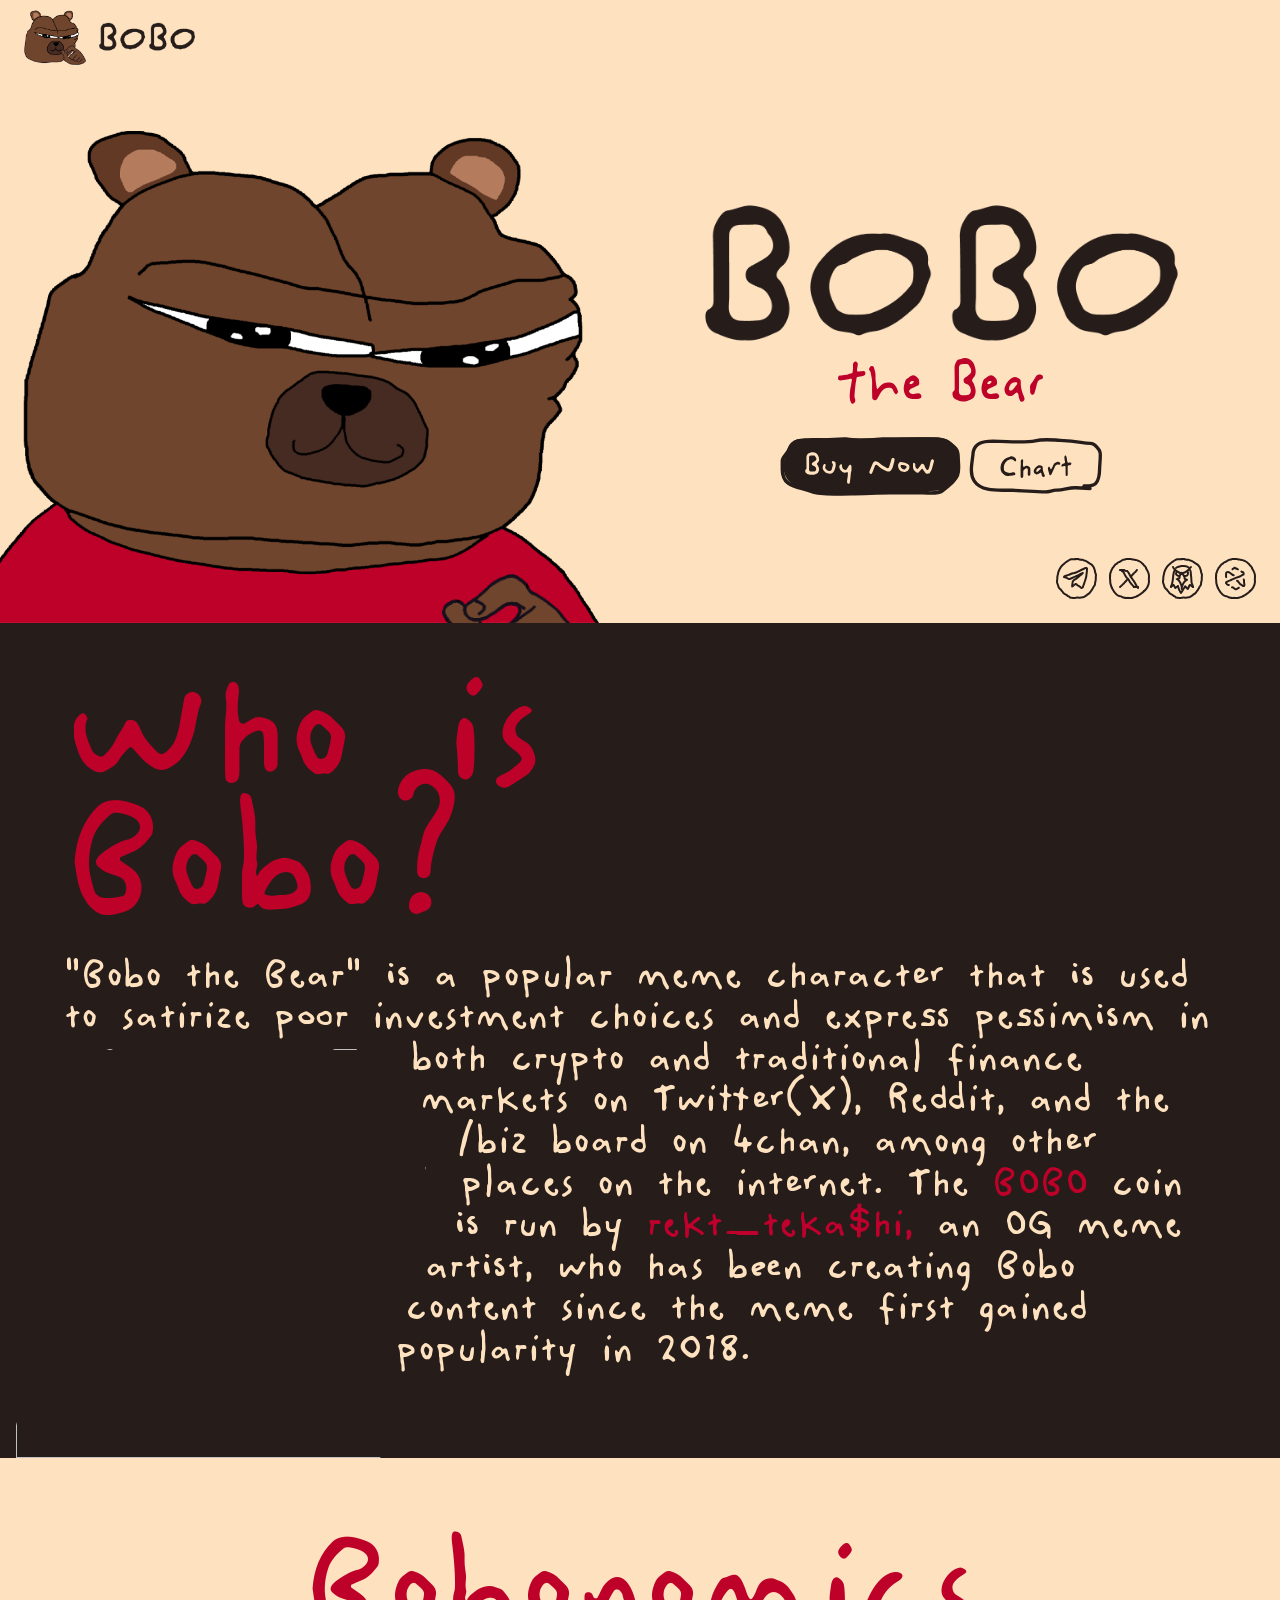
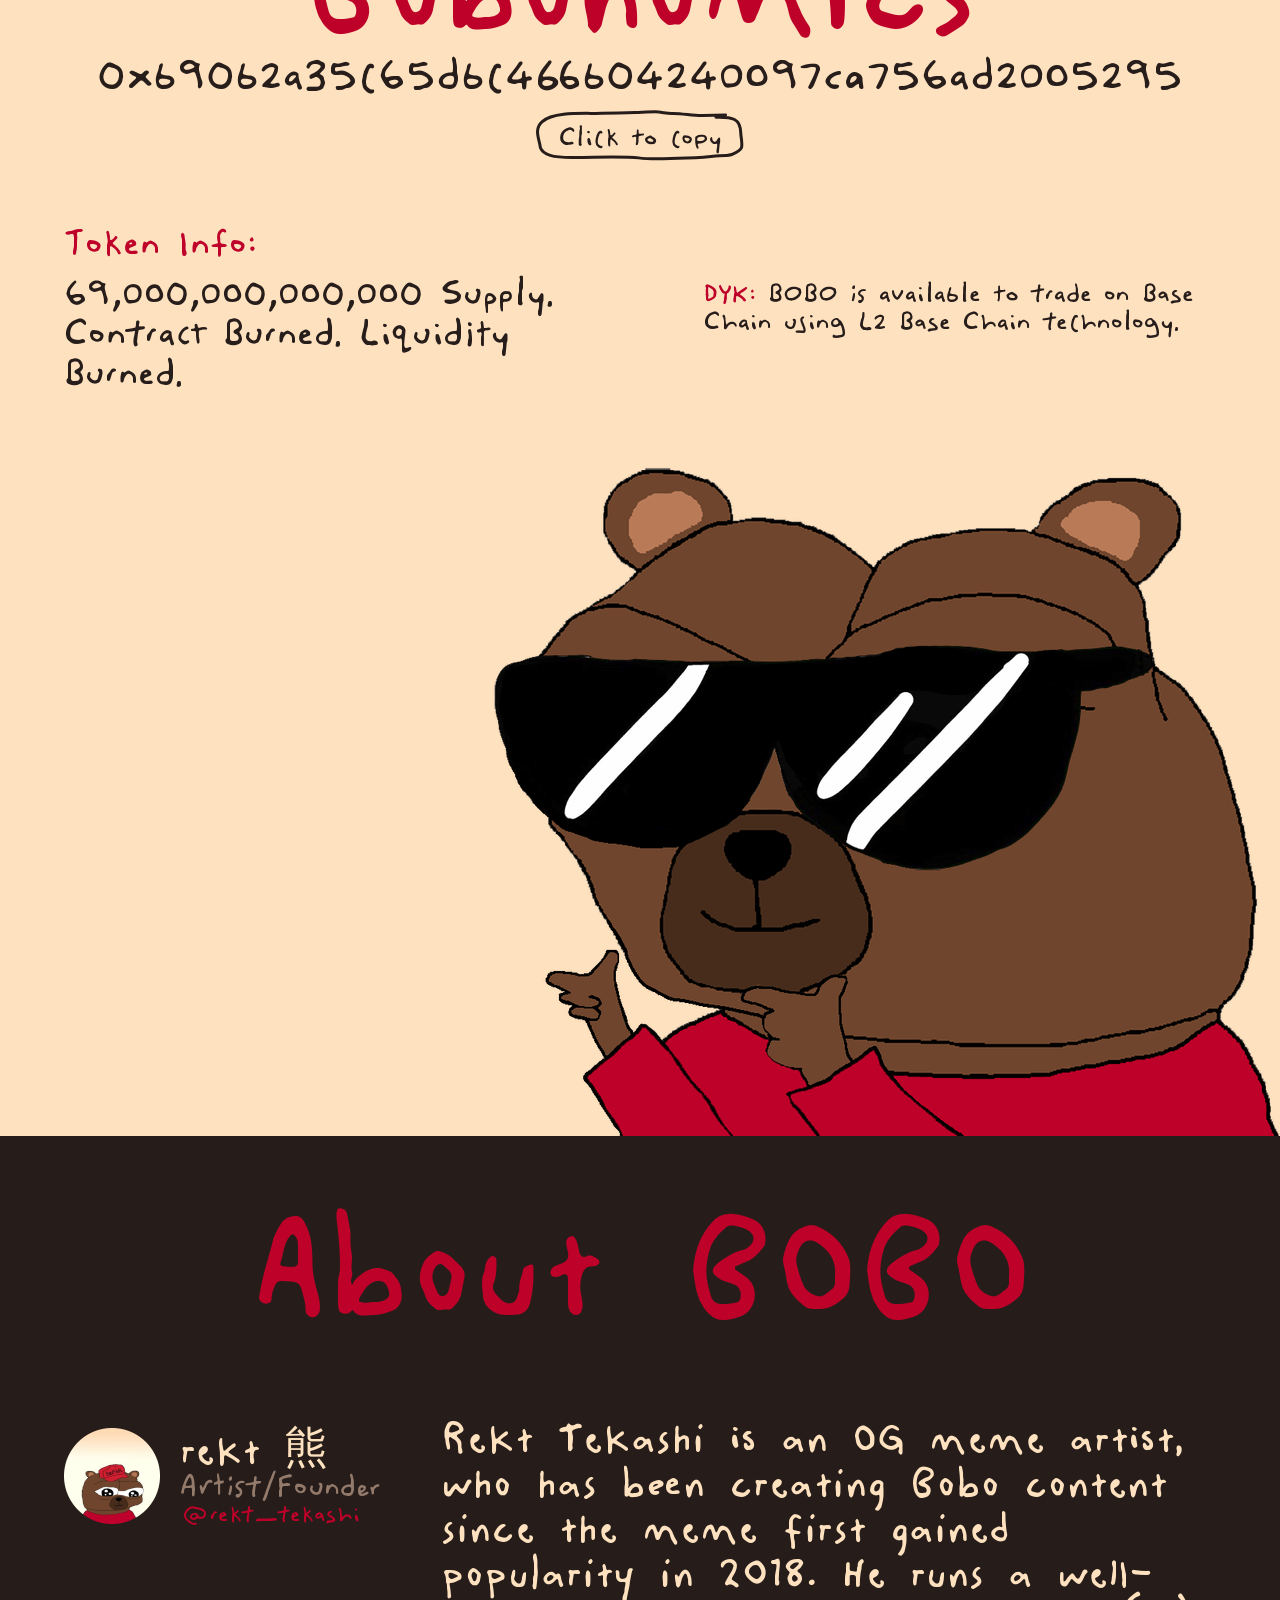
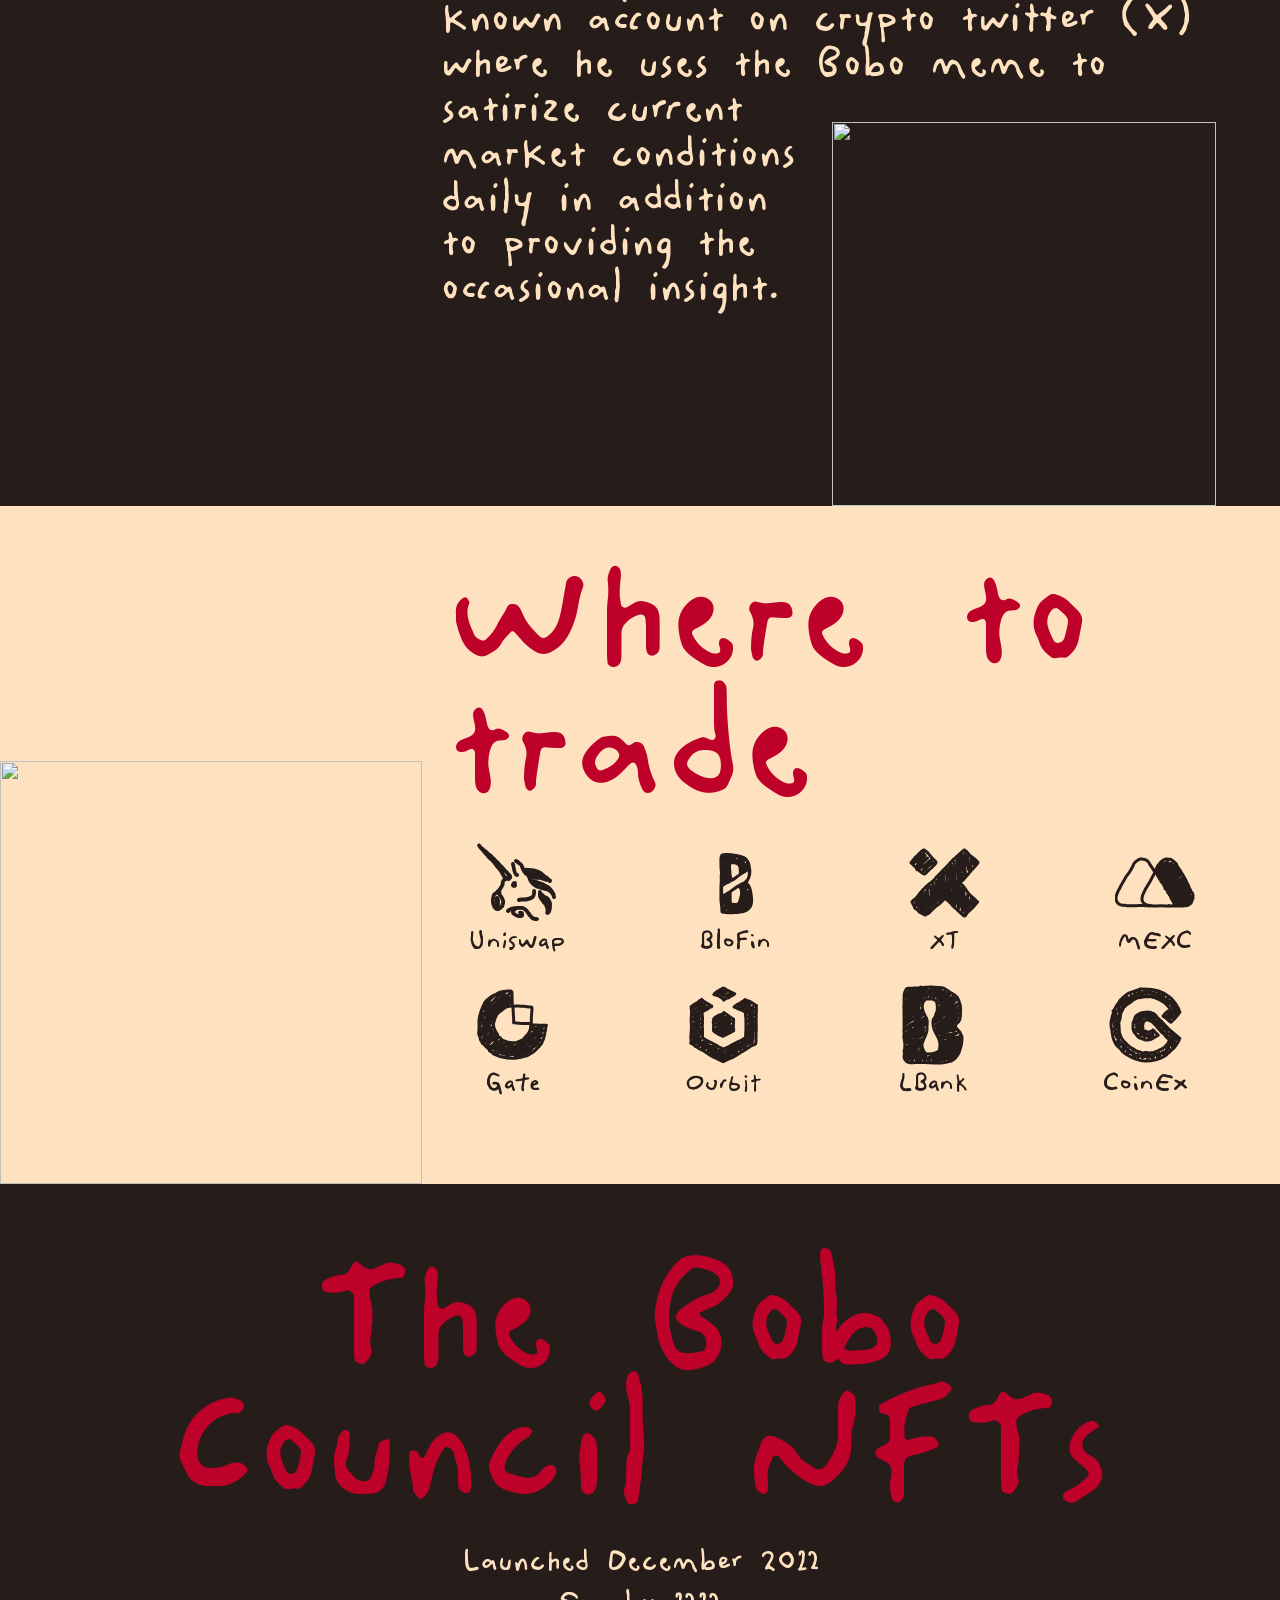
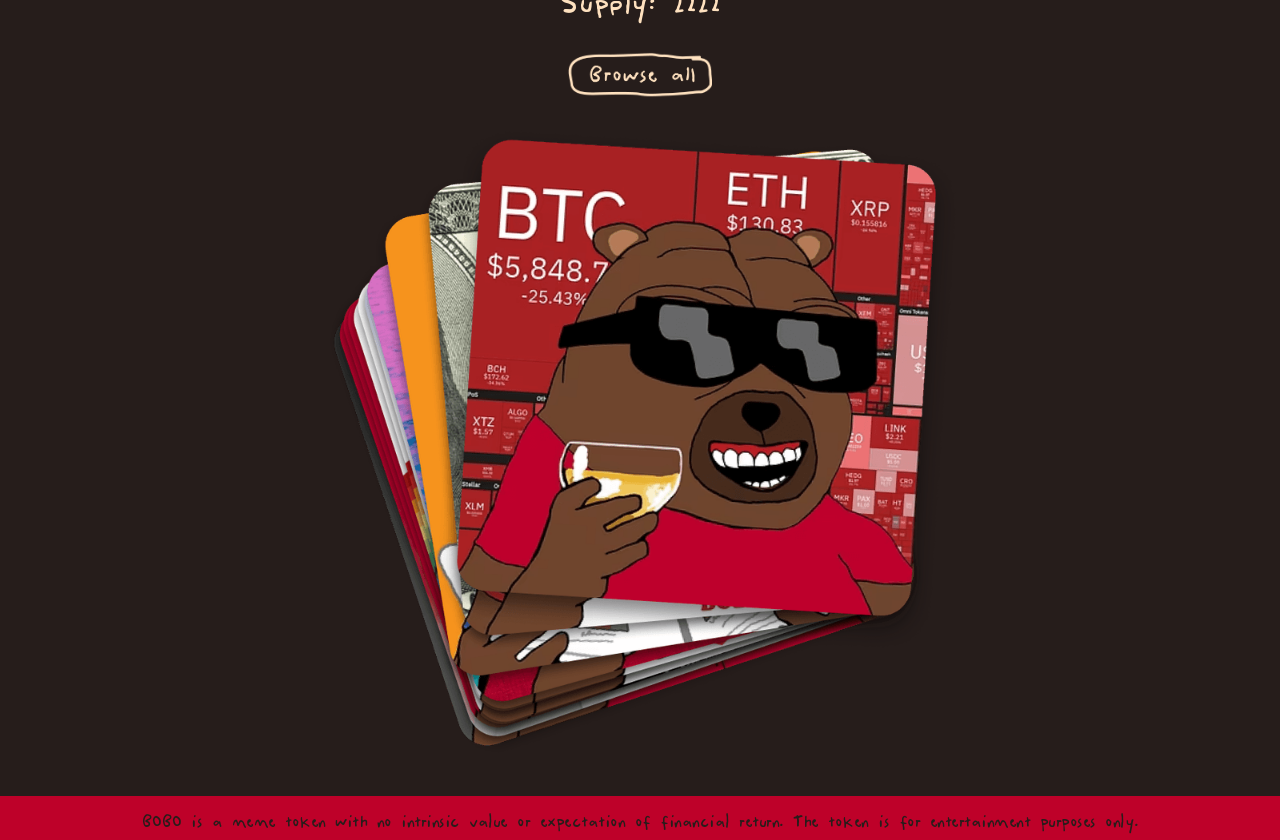
==== index.html @ 82dd5708 "first commit" ====
<html data-wf-page="66b02774027cbabd9ae00451" data-wf-site="669e988861cff8484adc502f">

<head>
    <meta charset="utf-8">
    <title>Bobo the Bear</title>
    <meta content="The official website for the BOBO memecoin on Ethereum." name="description">
    <meta content="Bobo the Bear" property="og:title">
    <meta content="The official website for the BOBO memecoin on Ethereum." property="og:description">
    <meta content="https://github.com/bobo-the-bear/web/blob/main/images/opengraph.png" property="og:image">
    <meta content="Bobo the Bear" property="twitter:title">
    <meta content="The official website for the BOBO memecoin on Ethereum." property="twitter:description">
    <meta content="https://github.com/bobo-the-bear/web/blob/main/images/opengraph.png" property="twitter:image">
    <meta property="og:type" content="website">
    <meta content="summary_large_image" name="twitter:card">
    <meta content="width=device-width, initial-scale=1" name="viewport">
    <meta content="Webflow" name="generator">
    <link href="css/normalize.css" rel="stylesheet" type="text/css">
    <link href="css/webflow.css" rel="stylesheet" type="text/css">
    <link href="css/bobothebear.webflow.css" rel="stylesheet" type="text/css">
    <script type="text/javascript">
        ! function(o, c) {
            var n = c.documentElement,
                t = " w-mod-";
            n.className += t + "js", ("ontouchstart" in o || o.DocumentTouch && c instanceof DocumentTouch) && (n.className += t + "touch")
        }(window, document);
    </script>
    <link href="images/favicon.png" rel="shortcut icon" type="image/x-icon">
    <link href="images/webclip.png" rel="apple-touch-icon">
</head>

<body class="body">
    <div id="Navbar" data-animation="default" data-collapse="medium" data-duration="400" data-easing="ease" data-easing2="ease" role="banner" class="navbar w-nav">
        <div class="container w-container">
            <a href="#" class="brand w-nav-brand"><img src="images/logo.png" loading="lazy" width="75" sizes="75px" alt="" srcset="images/logo-p-500.png 500w, images/logo.png 952w"><img src="images/bobo-logotype2.svg" loading="lazy" id="logotype" alt="" class="image-5"></a>
        </div>
    </div>
    <div class="w-layout-blockcontainer container-2 w-container">
        <div class="div-block"><img src="images/bobo-marquee.png" loading="lazy" sizes="(max-width: 767px) 97vw, (max-width: 991px) 50vw, (max-width: 1919px) 47vw, 43vw" srcset=""
                alt="" class="image-2">
            <div class="div-block-23"><img src="images/bobo-hand.png" loading="lazy" width="159.5" data-w-id="59f5b355-cead-9948-69a9-5fafd20fa5a8" alt="" class="image-32"></div>
        </div>
        <div class="div-block-copy">
            <div class="div-block-9"><img src="images/bobo-logotype2.svg" loading="eager" alt="" class="image-3"><img src="images/bobo-tagline.svg" loading="lazy" alt="" class="image-4"></div>
            <div class="div-block-4">
                <a href="https://app.uniswap.org/swap?outputCurrency=0xb90b2a35c65dbc466b04240097ca756ad2005295" target="_blank" class="w-inline-block"><img src="images/btn-buy-now.svg" loading="lazy" alt="Buy Now" class="image-6"></a>
                <a href="https://www.dextools.io/app/en/ether/pair-explorer/0xe945683b3462d2603a18bdfbb19261c6a4f03ad1?t=1724651076994" target="_blank" class="w-inline-block"><img src="images/btn-chart.svg" loading="lazy" alt="Chart" class="image-7"></a>
            </div>
            <div class="div-block-3">
                <a href="https://t.me/bobocoineth" target="_blank" class="w-inline-block"><img src="images/btn-telegram.svg" loading="lazy" alt="Telegram" class="image-12"></a>
                <a href="https://x.com/bobocoineth" target="_blank" class="w-inline-block"><img src="images/btn-x.svg" loading="lazy" alt="X" class="image-13"></a>
                <a href="https://dexscreener.com/ethereum/0xe945683b3462d2603a18bdfbb19261c6a4f03ad1" target="_blank" class="w-inline-block"><img src="images/btn-dexscreener.svg" loading="lazy" alt="Dexscreener" class="image-14"></a>
                <a href="https://www.dextools.io/app/en/ether/pair-explorer/0xe945683b3462d2603a18bdfbb19261c6a4f03ad1?t=1724651076994" target="_blank" class="w-inline-block"><img src="images/btn-dextools.svg" loading="lazy" alt="DexTools" class="image-15"></a>
            </div>
        </div>
    </div>
    <div class="w-layout-blockcontainer container-3 w-clearfix w-container">
        <h1 class="heading heading-who-is-bobo">Who is Bobo?</h1>
        <div class="div-block-5 w-clearfix"><img src="images/bobo-confused.png" loading="lazy" sizes="(max-width: 991px) 70vw, (max-width: 1279px) 37vw, (max-width: 1439px) 32vw, 30vw" srcset="images/bobo-confused-p-500.png 500w, images/bobo-confused.png 568w" alt="" class="image-8">
            <p class="p-light">&quot;Bobo the Bear&quot; is a popular meme character that is used to satirize poor investment choices and express pessimism in both crypto and traditional finance markets on Twitter(X), Reddit, and the /biz board on 4chan, among other places
                on the internet. The <a href="https://x.com/bobocoineth" target="_blank" class="link-2">BOBO</a> coin is run by <a href="#RektBio" class="link">rekt_teka$hi,</a> an OG meme artist, who has been creating Bobo content since the meme first
                gained popularity in 2018.</p>
        </div>
    </div>
    <div class="w-layout-blockcontainer container-4 w-container">
        <h2 class="heading-bobonomics">Bobonomics</h2>
        <div class="div-block-7">
            <a href="https://etherscan.io/token/0xb90b2a35c65dbc466b04240097ca756ad2005295" target="_blank" class="link-block w-inline-block">
                <p class="paragraph-3">0xb90b2a35c65dbc466b04240097ca756ad2005295</p>
            </a><img src="images/btn-copy.svg" loading="lazy" id="copyButton" alt="" class="image-9">
        </div>
        <div class="div-block-8">
            <div class="div-block-6">
                <p class="heading-3">Token Info:</p>
                <p class="display-3">69,000,000,000,000 Supply. Contract Burned. Liquidity Burned.</p>
            </div>
            <p class="p-dark"><span class="text-span">DYK: </span>BOBO is available to trade on Base Chain using L2 Base Chain technology.</p>
        </div>
        <div class="div-block-10">
            <iframe src="https://app.uniswap.org/swap?outputCurrency=0xB90B2A35C65dBC466b04240097Ca756ad2005295" width="100%" height="580px" title="Uniswap Widget" frameborder="0"></iframe>
            <img src="images/bobo-5-p-800.png">
        </div>
    </div>
    <div class="w-layout-blockcontainer container-5 w-clearfix w-container">
        <h2 class="heading heading-about">About BOBO</h2>
        <div class="div-block-5">
            <section id="RektBio" class="section">
                <div class="div-block-11">
                    <div><img src="images/rekt-pfp.png" loading="lazy" width="96" alt="" class="image-31"></div>
                    <div class="div-block-22">
                        <p class="bio_name">rekt 熊</p>
                        <p class="bio_title">Artist/Founder</p>
                        <a href="https://x.com/rekt_tekashi" target="_blank" class="link-block-2 w-inline-block">
                            <p class="bio_twitter">@rekt_tekashi</p>
                        </a>
                    </div>
                </div>
                <div class="div-block-12 w-clearfix"><img src="images/boboboomer2.png" loading="lazy" width="284" sizes="(max-width: 991px) 70vw, 30vw" alt="" srcset="images/boboboomer2500.png 500w, images/boboboomer2.png 800w, images/boboboomer2.png 1024w" class="image-18">
                    <p class="bio-p">Rekt Tekashi is an OG meme artist, who has been creating Bobo content since the meme first gained popularity in 2018. He runs a well-known account on crypto twitter (X) where he uses the Bobo meme to satirize current market conditions
                        daily in addition to providing the occasional insight.</p>
                </div>
            </section>
        </div>
    </div>
    <div class="w-layout-blockcontainer container-6 w-container">
        <div class="div-block-13"><img src="images/bobo-45.png" loading="lazy" width="364" sizes="(max-width: 767px) 100vw, (max-width: 991px) 98vw, (max-width: 1919px) 33vw, 42vw" alt="" srcset="images/bobo-4-p-500.png 500w, images/bobo-45.png 728w" class="image-19">
            <div class="div-block-14">
                <h2 class="heading heading-where-to-trade">Where to trade</h2>
                <div class="div-block-16">
                    <a href="https://app.uniswap.org/swap?outputCurrency=0xb90b2a35c65dbc466b04240097ca756ad2005295" target="_blank" class="div-block-15 w-inline-block"><img src="images/logo-uniswap.svg" loading="lazy" alt="" class="image-23">
            <p class="logo-label">Uniswap</p>
          </a>
                    <a href="https://blofin.com/spot/BOBO-USDT" target="_blank" class="div-block-15 w-inline-block"><img src="images/logo-bitget3.svg" loading="lazy" alt="" class="image-24">
            <p class="logo-label">BloFin</p>
          </a>
                    <a href="https://www.xt.com/en/trade/bobo_usdt" target="_blank" class="div-block-15 w-inline-block"><img src="images/logo-xt.svg" loading="lazy" alt="" class="image-25">
            <p class="logo-label">XT</p>
          </a>
                    <a href="https://www.mexc.com/exchange/BOBO_USDT" target="_blank" class="div-block-15 w-inline-block"><img src="images/logo-mexc.svg" loading="lazy" alt="" class="image-26">
            <p class="logo-label">MEXC</p>
          </a>
                    <a href="https://www.gate.io/trade/BOBO_USDT" target="_blank" class="div-block-15 w-inline-block"><img src="images/logo-gate.svg" loading="lazy" alt="" class="image-27">
            <p class="logo-label">Gate</p>
          </a>
                    <a href="https://www.ourbit.com/exchange/BOBO_USDT" target="_blank" class="div-block-15 w-inline-block"><img src="images/logo-ourbit.svg" loading="lazy" alt="" class="image-28">
            <p class="logo-label">Ourbit</p>
          </a>
                    <a href="https://www.lbank.com/trade/bobo_usdt" target="_blank" class="div-block-15 w-inline-block"><img src="images/logo-lbank.svg" loading="lazy" alt="" class="image-29">
            <p class="logo-label">LBank</p>
          </a>
                    <a href="https://www.coinex.com/en/info/BOBO" target="_blank" class="div-block-15 w-inline-block"><img src="images/logo-coinex.svg" loading="lazy" alt="" class="image-30">
            <p class="logo-label">CoinEx</p>
          </a>
                </div>
            </div>
        </div>
    </div>
    <div class="w-layout-blockcontainer container-7 w-container">
        <div class="div-block-18">
            <div class="div-block-21">
                <h2 class="heading heading-nfts">The Bobo Council NFTs</h2>
                <p class="paragraph-5">Launched December 2022</p>
                <p class="paragraph-5">Supply: 2222</p>
            </div>
            <a href="https://magiceden.us/collections/ethereum/0xc9a51f72e2fe2fb74ccccd760b929019f680467a" target="_blank" class="link-block-10 w-inline-block"><img src="images/btn-browse-all.png" loading="lazy" alt=""></a>
            <div class="div-block-20">
                <a href="https://magiceden.us/collections/ethereum/0xc9a51f72e2fe2fb74ccccd760b929019f680467a" target="_blank" class="w-inline-block"><img src="images/nfts.png" loading="lazy" width="427" sizes="(max-width: 479px) 86vw, (max-width: 767px) 75vw, (max-width: 991px) 63vw, (max-width: 1919px) 50vw, 45vw" alt="" srcset="images/nfts-p-500.png 500w, images/nfts-p-800.png 800w, images/nfts.png 860w" class="image-22"></a>
            </div>
        </div>
    </div>
    <div class="w-layout-blockcontainer container-8 w-container">
        <p class="fine-print">BOBO is a meme token with no intrinsic value or expectation of financial return. The token is for entertainment purposes only.</p>
    </div>
    <script src="https://d3e54v103j8qbb.cloudfront.net/js/jquery-3.5.1.min.dc5e7f18c8.js?site=669e988861cff8484adc502f" type="text/javascript" integrity="sha256-9/aliU8dGd2tb6OSsuzixeV4y/faTqgFtohetphbbj0=" crossorigin="anonymous"></script>
    <script src="js/webflow.js" type="text/javascript"></script>
    <script>
        // Add the CSS for the Navbar-Shadow class
        const style = document.createElement('style');
        style.innerHTML = `
    .Navbar-Shadow {
        box-shadow: 0 4px 6px rgba(0, 0, 0, 0.1);
        transition: box-shadow 0.3s ease-in-out;
    }
`;
        document.head.appendChild(style);
        // Add the scroll event listener
        window.addEventListener('scroll', function() {
            const navbar = document.getElementById('Navbar');
            if (window.scrollY > 64) {
                navbar.classList.add('Navbar-Shadow');
            } else {
                navbar.classList.remove('Navbar-Shadow');
            }
        });
    </script>
    <script>
        document.getElementById("copyButton").addEventListener("click", function() {
            // The text you want to copy
            const textToCopy = "0xb90b2a35c65dbc466b04240097ca756ad2005295";
            // Create a temporary textarea element
            const tempTextArea = document.createElement("textarea");
            tempTextArea.value = textToCopy;
            document.body.appendChild(tempTextArea);
            // Select the text
            tempTextArea.select();
            tempTextArea.setSelectionRange(0, 99999); // For mobile devices
            // Copy the text to the clipboard
            document.execCommand("copy");
            // Remove the temporary textarea
            document.body.removeChild(tempTextArea);
            // Swap the button image
            const buttonImage = document.getElementById("copyButton");
            const originalImage = buttonImage.src;
            const originalClass = buttonImage.className;
            buttonImage.src = "https://cdn.prod.website-files.com/669e988861cff8484adc502f/66d6593400224d3f6c32d16d_btn-copied.svg"; // Replace with the URL of the second image
            buttonImage.className = "image-9"; // Assign the class "image-9" to the new image
            // Revert back to the original image after 3 seconds
            setTimeout(function() {
                buttonImage.src = originalImage;
            }, 2000);
        });
    </script>
</body>

</html>
---- css/webflow.css ----
@font-face {
    font-family: 'webflow-icons';
    src: url("[data-uri]") format('truetype');
    font-weight: normal;
    font-style: normal;
}

[class^="w-icon-"],
[class*=" w-icon-"] {
    /* use !important to prevent issues with browser extensions that change fonts */
    font-family: 'webflow-icons' !important;
    speak: none;
    font-style: normal;
    font-weight: normal;
    font-variant: normal;
    text-transform: none;
    line-height: 1;
    /* Better Font Rendering =========== */
    -webkit-font-smoothing: antialiased;
    -moz-osx-font-smoothing: grayscale;
}

.w-icon-slider-right:before {
    content: "\e600";
}

.w-icon-slider-left:before {
    content: "\e601";
}

.w-icon-nav-menu:before {
    content: "\e602";
}

.w-icon-arrow-down:before,
.w-icon-dropdown-toggle:before {
    content: "\e603";
}

.w-icon-file-upload-remove:before {
    content: "\e900";
}

.w-icon-file-upload-icon:before {
    content: "\e903";
}

* {
    -webkit-box-sizing: border-box;
    -moz-box-sizing: border-box;
    box-sizing: border-box;
}

html {
    height: 100%;
}

body {
    margin: 0;
    min-height: 100%;
    background-color: #fff;
    font-family: Arial, sans-serif;
    font-size: 14px;
    line-height: 20px;
    color: #333;
}

img {
    max-width: 100%;
    vertical-align: middle;
    display: inline-block;
}

html.w-mod-touch * {
    background-attachment: scroll !important;
}

.w-block {
    display: block;
}

.w-inline-block {
    max-width: 100%;
    display: inline-block;
}

.w-clearfix:before,
.w-clearfix:after {
    content: " ";
    display: table;
    grid-column-start: 1;
    grid-row-start: 1;
    grid-column-end: 2;
    grid-row-end: 2;
}

.w-clearfix:after {
    clear: both;
}

.w-hidden {
    display: none;
}

.w-button {
    display: inline-block;
    padding: 9px 15px;
    background-color: #3898EC;
    color: white;
    border: 0;
    line-height: inherit;
    text-decoration: none;
    cursor: pointer;
    border-radius: 0;
}

input.w-button {
    -webkit-appearance: button;
}

html[data-w-dynpage] [data-w-cloak] {
    color: transparent !important;
}

.w-code-block {
    margin: unset;
}

pre.w-code-block code {
    all: inherit;
}

.w-optimization {
    display: contents;
}

.w-webflow-badge,
.w-webflow-badge>img {
    box-sizing: unset;
    width: unset;
    height: unset;
    max-height: unset;
    max-width: unset;
    min-height: unset;
    min-width: unset;
    margin: unset;
    padding: unset;
    float: unset;
    clear: unset;
    border: unset;
    border-radius: unset;
    background: unset;
    background-image: unset;
    background-position: unset;
    background-size: unset;
    background-repeat: unset;
    background-origin: unset;
    background-clip: unset;
    background-attachment: unset;
    background-color: unset;
    box-shadow: unset;
    transform: unset;
    transition: unset;
    direction: unset;
    font-family: unset;
    font-weight: unset;
    color: unset;
    font-size: unset;
    line-height: unset;
    font-style: unset;
    font-variant: unset;
    text-align: unset;
    letter-spacing: unset;
    text-decoration: unset;
    text-indent: unset;
    text-transform: unset;
    list-style-type: unset;
    text-shadow: unset;
    vertical-align: unset;
    cursor: unset;
    white-space: unset;
    word-break: unset;
    word-spacing: unset;
    word-wrap: unset;
}

.w-webflow-badge {
    position: fixed !important;
    display: inline-block !important;
    visibility: visible !important;
    opacity: 1 !important;
    z-index: 2147483647 !important;
    top: auto !important;
    right: 12px !important;
    bottom: 12px !important;
    left: auto !important;
    color: #aaadb0 !important;
    background-color: #fff !important;
    border-radius: 3px !important;
    padding: 6px !important;
    font-size: 12px !important;
    line-height: 14px !important;
    text-decoration: none !important;
    transform: none !important;
    margin: 0 !important;
    width: auto !important;
    height: auto !important;
    overflow: unset !important;
    white-space: nowrap;
    box-shadow: 0 0 0 1px rgba(0, 0, 0, 0.1), 0px 1px 3px rgba(0, 0, 0, 0.1);
    cursor: pointer;
}

.w-webflow-badge>img {
    position: unset;
    display: inline-block !important;
    visibility: unset !important;
    opacity: 1 !important;
    vertical-align: middle !important;
}

h1,
h2,
h3,
h4,
h5,
h6 {
    font-weight: bold;
    margin-bottom: 10px;
}

h1 {
    font-size: 38px;
    line-height: 44px;
    margin-top: 20px;
}

h2 {
    font-size: 32px;
    line-height: 36px;
    margin-top: 20px;
}

h3 {
    font-size: 24px;
    line-height: 30px;
    margin-top: 20px;
}

h4 {
    font-size: 18px;
    line-height: 24px;
    margin-top: 10px;
}

h5 {
    font-size: 14px;
    line-height: 20px;
    margin-top: 10px;
}

h6 {
    font-size: 12px;
    line-height: 18px;
    margin-top: 10px;
}

p {
    margin-top: 0;
    margin-bottom: 10px;
}

blockquote {
    margin: 0 0 10px 0;
    padding: 10px 20px;
    border-left: 5px solid #E2E2E2;
    font-size: 18px;
    line-height: 22px;
}

figure {
    margin: 0;
    margin-bottom: 10px;
}

figcaption {
    margin-top: 5px;
    text-align: center;
}

ul,
ol {
    margin-top: 0px;
    margin-bottom: 10px;
    padding-left: 40px;
}

.w-list-unstyled {
    padding-left: 0;
    list-style: none;
}

.w-embed:before,
.w-embed:after {
    content: " ";
    display: table;
    grid-column-start: 1;
    grid-row-start: 1;
    grid-column-end: 2;
    grid-row-end: 2;
}

.w-embed:after {
    clear: both;
}

.w-video {
    width: 100%;
    position: relative;
    padding: 0;
}

.w-video iframe,
.w-video object,
.w-video embed {
    position: absolute;
    top: 0;
    left: 0;
    width: 100%;
    height: 100%;
    border: none;
}

fieldset {
    padding: 0;
    margin: 0;
    border: 0;
}

button,
[type='button'],
[type='reset'] {
    border: 0;
    cursor: pointer;
    -webkit-appearance: button;
}

.w-form {
    margin: 0 0 15px;
}

.w-form-done {
    display: none;
    padding: 20px;
    text-align: center;
    background-color: #dddddd;
}

.w-form-fail {
    display: none;
    margin-top: 10px;
    padding: 10px;
    background-color: #ffdede;
}

label {
    display: block;
    margin-bottom: 5px;
    font-weight: bold;
}

.w-input,
.w-select {
    display: block;
    width: 100%;
    height: 38px;
    padding: 8px 12px;
    margin-bottom: 10px;
    font-size: 14px;
    line-height: 1.42857143;
    color: #333333;
    vertical-align: middle;
    background-color: #ffffff;
    border: 1px solid #cccccc;
}

.w-input::placeholder,
.w-select::placeholder {
    color: #999;
}

.w-input:focus,
.w-select:focus {
    border-color: #3898EC;
    outline: 0;
}

.w-input[disabled],
.w-select[disabled],
.w-input[readonly],
.w-select[readonly],
fieldset[disabled] .w-input,
fieldset[disabled] .w-select {
    cursor: not-allowed;
}

.w-input[disabled]:not(.w-input-disabled),
.w-select[disabled]:not(.w-input-disabled),
.w-input[readonly],
.w-select[readonly],
fieldset[disabled]:not(.w-input-disabled) .w-input,
fieldset[disabled]:not(.w-input-disabled) .w-select {
    background-color: #eeeeee;
}

textarea.w-input,
textarea.w-select {
    height: auto;
}

.w-select {
    background-color: #f3f3f3;
}

.w-select[multiple] {
    height: auto;
}

.w-form-label {
    display: inline-block;
    cursor: pointer;
    font-weight: normal;
    margin-bottom: 0px;
}

.w-radio {
    display: block;
    margin-bottom: 5px;
    padding-left: 20px;
}

.w-radio:before,
.w-radio:after {
    content: " ";
    display: table;
    grid-column-start: 1;
    grid-row-start: 1;
    grid-column-end: 2;
    grid-row-end: 2;
}

.w-radio:after {
    clear: both;
}

.w-radio-input {
    margin: 4px 0 0;
    line-height: normal;
    float: left;
    margin-left: -20px;
}

.w-radio-input {
    margin-top: 3px;
}

.w-file-upload {
    display: block;
    margin-bottom: 10px;
}

.w-file-upload-input {
    width: 0.1px;
    height: 0.1px;
    opacity: 0;
    overflow: hidden;
    position: absolute;
    z-index: -100;
}

.w-file-upload-default,
.w-file-upload-uploading,
.w-file-upload-success {
    display: inline-block;
    color: #333333;
}

.w-file-upload-error {
    display: block;
    margin-top: 10px;
}

.w-file-upload-default.w-hidden,
.w-file-upload-uploading.w-hidden,
.w-file-upload-error.w-hidden,
.w-file-upload-success.w-hidden {
    display: none;
}

.w-file-upload-uploading-btn {
    display: flex;
    font-size: 14px;
    font-weight: normal;
    cursor: pointer;
    margin: 0;
    padding: 8px 12px;
    border: 1px solid #cccccc;
    background-color: #fafafa;
}

.w-file-upload-file {
    display: flex;
    flex-grow: 1;
    justify-content: space-between;
    margin: 0;
    padding: 8px 9px 8px 11px;
    border: 1px solid #cccccc;
    background-color: #fafafa;
}

.w-file-upload-file-name {
    font-size: 14px;
    font-weight: normal;
    display: block;
}

.w-file-remove-link {
    margin-top: 3px;
    margin-left: 10px;
    width: auto;
    height: auto;
    padding: 3px;
    display: block;
    cursor: pointer;
}

.w-icon-file-upload-remove {
    margin: auto;
    font-size: 10px;
}

.w-file-upload-error-msg {
    display: inline-block;
    color: #ea384c;
    padding: 2px 0;
}

.w-file-upload-info {
    display: inline-block;
    line-height: 38px;
    padding: 0 12px;
}

.w-file-upload-label {
    display: inline-block;
    font-size: 14px;
    font-weight: normal;
    cursor: pointer;
    margin: 0;
    padding: 8px 12px;
    border: 1px solid #cccccc;
    background-color: #fafafa;
}

.w-icon-file-upload-icon,
.w-icon-file-upload-uploading {
    display: inline-block;
    margin-right: 8px;
    width: 20px;
}

.w-icon-file-upload-uploading {
    height: 20px;
}

.w-container {
    margin-left: auto;
    margin-right: auto;
    max-width: 940px;
}

.w-container:before,
.w-container:after {
    content: " ";
    display: table;
    grid-column-start: 1;
    grid-row-start: 1;
    grid-column-end: 2;
    grid-row-end: 2;
}

.w-container:after {
    clear: both;
}

.w-container .w-row {
    margin-left: -10px;
    margin-right: -10px;
}

.w-row:before,
.w-row:after {
    content: " ";
    display: table;
    grid-column-start: 1;
    grid-row-start: 1;
    grid-column-end: 2;
    grid-row-end: 2;
}

.w-row:after {
    clear: both;
}

.w-row .w-row {
    margin-left: 0;
    margin-right: 0;
}

.w-col {
    position: relative;
    float: left;
    width: 100%;
    min-height: 1px;
    padding-left: 10px;
    padding-right: 10px;
}

.w-col .w-col {
    padding-left: 0;
    padding-right: 0;
}

.w-col-1 {
    width: 8.33333333%;
}

.w-col-2 {
    width: 16.66666667%;
}

.w-col-3 {
    width: 25%;
}

.w-col-4 {
    width: 33.33333333%;
}

.w-col-5 {
    width: 41.66666667%;
}

.w-col-6 {
    width: 50%;
}

.w-col-7 {
    width: 58.33333333%;
}

.w-col-8 {
    width: 66.66666667%;
}

.w-col-9 {
    width: 75%;
}

.w-col-10 {
    width: 83.33333333%;
}

.w-col-11 {
    width: 91.66666667%;
}

.w-col-12 {
    width: 100%;
}

.w-hidden-main {
    display: none !important;
}

@media screen and (max-width: 991px) {
    .w-container {
        max-width: 728px;
    }
    .w-hidden-main {
        display: inherit !important;
    }
    .w-hidden-medium {
        display: none !important;
    }
    .w-col-medium-1 {
        width: 8.33333333%;
    }
    .w-col-medium-2 {
        width: 16.66666667%;
    }
    .w-col-medium-3 {
        width: 25%;
    }
    .w-col-medium-4 {
        width: 33.33333333%;
    }
    .w-col-medium-5 {
        width: 41.66666667%;
    }
    .w-col-medium-6 {
        width: 50%;
    }
    .w-col-medium-7 {
        width: 58.33333333%;
    }
    .w-col-medium-8 {
        width: 66.66666667%;
    }
    .w-col-medium-9 {
        width: 75%;
    }
    .w-col-medium-10 {
        width: 83.33333333%;
    }
    .w-col-medium-11 {
        width: 91.66666667%;
    }
    .w-col-medium-12 {
        width: 100%;
    }
    .w-col-stack {
        width: 100%;
        left: auto;
        right: auto;
    }
}

@media screen and (max-width: 767px) {
    .w-hidden-main {
        display: inherit !important;
    }
    .w-hidden-medium {
        display: inherit !important;
    }
    .w-hidden-small {
        display: none !important;
    }
    .w-row,
    .w-container .w-row {
        margin-left: 0;
        margin-right: 0;
    }
    .w-col {
        width: 100%;
        left: auto;
        right: auto;
    }
    .w-col-small-1 {
        width: 8.33333333%;
    }
    .w-col-small-2 {
        width: 16.66666667%;
    }
    .w-col-small-3 {
        width: 25%;
    }
    .w-col-small-4 {
        width: 33.33333333%;
    }
    .w-col-small-5 {
        width: 41.66666667%;
    }
    .w-col-small-6 {
        width: 50%;
    }
    .w-col-small-7 {
        width: 58.33333333%;
    }
    .w-col-small-8 {
        width: 66.66666667%;
    }
    .w-col-small-9 {
        width: 75%;
    }
    .w-col-small-10 {
        width: 83.33333333%;
    }
    .w-col-small-11 {
        width: 91.66666667%;
    }
    .w-col-small-12 {
        width: 100%;
    }
}

@media screen and (max-width: 479px) {
    .w-container {
        max-width: none;
    }
    .w-hidden-main {
        display: inherit !important;
    }
    .w-hidden-medium {
        display: inherit !important;
    }
    .w-hidden-small {
        display: inherit !important;
    }
    .w-hidden-tiny {
        display: none !important;
    }
    .w-col {
        width: 100%;
    }
    .w-col-tiny-1 {
        width: 8.33333333%;
    }
    .w-col-tiny-2 {
        width: 16.66666667%;
    }
    .w-col-tiny-3 {
        width: 25%;
    }
    .w-col-tiny-4 {
        width: 33.33333333%;
    }
    .w-col-tiny-5 {
        width: 41.66666667%;
    }
    .w-col-tiny-6 {
        width: 50%;
    }
    .w-col-tiny-7 {
        width: 58.33333333%;
    }
    .w-col-tiny-8 {
        width: 66.66666667%;
    }
    .w-col-tiny-9 {
        width: 75%;
    }
    .w-col-tiny-10 {
        width: 83.33333333%;
    }
    .w-col-tiny-11 {
        width: 91.66666667%;
    }
    .w-col-tiny-12 {
        width: 100%;
    }
}

.w-widget {
    position: relative;
}

.w-widget-map {
    width: 100%;
    height: 400px;
}

.w-widget-map label {
    width: auto;
    display: inline;
}

.w-widget-map img {
    max-width: inherit;
}

.w-widget-map .gm-style-iw {
    text-align: center;
}

.w-widget-map .gm-style-iw>button {
    display: none !important;
}

.w-widget-twitter {
    overflow: hidden;
}

.w-widget-twitter-count-shim {
    display: inline-block;
    vertical-align: top;
    position: relative;
    width: 28px;
    height: 20px;
    text-align: center;
    background: white;
    border: #758696 solid 1px;
    border-radius: 3px;
}

.w-widget-twitter-count-shim * {
    pointer-events: none;
    user-select: none;
}

.w-widget-twitter-count-shim .w-widget-twitter-count-inner {
    position: relative;
    font-size: 15px;
    line-height: 12px;
    text-align: center;
    color: #999;
    font-family: serif;
}

.w-widget-twitter-count-shim .w-widget-twitter-count-clear {
    position: relative;
    display: block;
}

.w-widget-twitter-count-shim.w--large {
    width: 36px;
    height: 28px;
}

.w-widget-twitter-count-shim.w--large .w-widget-twitter-count-inner {
    font-size: 18px;
    line-height: 18px;
}

.w-widget-twitter-count-shim:not(.w--vertical) {
    margin-left: 5px;
    margin-right: 8px;
}

.w-widget-twitter-count-shim:not(.w--vertical).w--large {
    margin-left: 6px;
}

.w-widget-twitter-count-shim:not(.w--vertical):before,
.w-widget-twitter-count-shim:not(.w--vertical):after {
    top: 50%;
    left: 0;
    border: solid transparent;
    content: ' ';
    height: 0;
    width: 0;
    position: absolute;
    pointer-events: none;
}

.w-widget-twitter-count-shim:not(.w--vertical):before {
    border-color: rgba(117, 134, 150, 0);
    border-right-color: #5d6c7b;
    border-width: 4px;
    margin-left: -9px;
    margin-top: -4px;
}

.w-widget-twitter-count-shim:not(.w--vertical).w--large:before {
    border-width: 5px;
    margin-left: -10px;
    margin-top: -5px;
}

.w-widget-twitter-count-shim:not(.w--vertical):after {
    border-color: rgba(255, 255, 255, 0);
    border-right-color: white;
    border-width: 4px;
    margin-left: -8px;
    margin-top: -4px;
}

.w-widget-twitter-count-shim:not(.w--vertical).w--large:after {
    border-width: 5px;
    margin-left: -9px;
    margin-top: -5px;
}

.w-widget-twitter-count-shim.w--vertical {
    width: 61px;
    height: 33px;
    margin-bottom: 8px;
}

.w-widget-twitter-count-shim.w--vertical:before,
.w-widget-twitter-count-shim.w--vertical:after {
    top: 100%;
    left: 50%;
    border: solid transparent;
    content: ' ';
    height: 0;
    width: 0;
    position: absolute;
    pointer-events: none;
}

.w-widget-twitter-count-shim.w--vertical:before {
    border-color: rgba(117, 134, 150, 0);
    border-top-color: #5d6c7b;
    border-width: 5px;
    margin-left: -5px;
}

.w-widget-twitter-count-shim.w--vertical:after {
    border-color: rgba(255, 255, 255, 0);
    border-top-color: white;
    border-width: 4px;
    margin-left: -4px;
}

.w-widget-twitter-count-shim.w--vertical .w-widget-twitter-count-inner {
    font-size: 18px;
    line-height: 22px;
}

.w-widget-twitter-count-shim.w--vertical.w--large {
    width: 76px;
}

.w-background-video {
    position: relative;
    overflow: hidden;
    height: 500px;
    color: white;
}

.w-background-video>video {
    background-size: cover;
    background-position: 50% 50%;
    position: absolute;
    margin: auto;
    width: 100%;
    height: 100%;
    right: -100%;
    bottom: -100%;
    top: -100%;
    left: -100%;
    object-fit: cover;
    z-index: -100;
}

.w-background-video>video::-webkit-media-controls-start-playback-button {
    display: none !important;
    -webkit-appearance: none;
}

.w-background-video--control {
    position: absolute;
    bottom: 1em;
    right: 1em;
    background-color: transparent;
    padding: 0;
}

.w-background-video--control>[hidden] {
    display: none !important;
}

.w-slider {
    position: relative;
    height: 300px;
    text-align: center;
    background: #dddddd;
    clear: both;
    -webkit-tap-highlight-color: rgba(0, 0, 0, 0);
    tap-highlight-color: rgba(0, 0, 0, 0);
}

.w-slider-mask {
    position: relative;
    display: block;
    overflow: hidden;
    z-index: 1;
    left: 0;
    right: 0;
    height: 100%;
    white-space: nowrap;
}

.w-slide {
    position: relative;
    display: inline-block;
    vertical-align: top;
    width: 100%;
    height: 100%;
    white-space: normal;
    text-align: left;
}

.w-slider-nav {
    position: absolute;
    z-index: 2;
    top: auto;
    right: 0;
    bottom: 0;
    left: 0;
    margin: auto;
    padding-top: 10px;
    height: 40px;
    text-align: center;
    -webkit-tap-highlight-color: rgba(0, 0, 0, 0);
    tap-highlight-color: rgba(0, 0, 0, 0);
}

.w-slider-nav.w-round>div {
    border-radius: 100%;
}

.w-slider-nav.w-num>div {
    width: auto;
    height: auto;
    padding: 0.2em 0.5em;
    font-size: inherit;
    line-height: inherit;
}

.w-slider-nav.w-shadow>div {
    box-shadow: 0 0 3px rgba(51, 51, 51, 0.4);
}

.w-slider-nav-invert {
    color: #fff;
}

.w-slider-nav-invert>div {
    background-color: rgba(34, 34, 34, 0.4);
}

.w-slider-nav-invert>div.w-active {
    background-color: #222;
}

.w-slider-dot {
    position: relative;
    display: inline-block;
    width: 1em;
    height: 1em;
    background-color: rgba(255, 255, 255, 0.4);
    cursor: pointer;
    margin: 0 3px 0.5em;
    transition: background-color 100ms, color 100ms;
}

.w-slider-dot.w-active {
    background-color: #fff;
}

.w-slider-dot:focus {
    outline: none;
    box-shadow: 0px 0px 0px 2px #fff;
}

.w-slider-dot:focus.w-active {
    box-shadow: none;
}

.w-slider-arrow-left,
.w-slider-arrow-right {
    position: absolute;
    width: 80px;
    top: 0;
    right: 0;
    bottom: 0;
    left: 0;
    margin: auto;
    cursor: pointer;
    overflow: hidden;
    color: white;
    font-size: 40px;
    -webkit-tap-highlight-color: rgba(0, 0, 0, 0);
    tap-highlight-color: rgba(0, 0, 0, 0);
    user-select: none;
}

.w-slider-arrow-left [class^='w-icon-'],
.w-slider-arrow-right [class^='w-icon-'],
.w-slider-arrow-left [class*=' w-icon-'],
.w-slider-arrow-right [class*=' w-icon-'] {
    position: absolute;
}

.w-slider-arrow-left:focus,
.w-slider-arrow-right:focus {
    outline: 0;
}

.w-slider-arrow-left {
    z-index: 3;
    right: auto;
}

.w-slider-arrow-right {
    z-index: 4;
    left: auto;
}

.w-icon-slider-left,
.w-icon-slider-right {
    top: 0;
    right: 0;
    bottom: 0;
    left: 0;
    margin: auto;
    width: 1em;
    height: 1em;
}

.w-slider-aria-label {
    border: 0;
    clip: rect(0 0 0 0);
    height: 1px;
    margin: -1px;
    overflow: hidden;
    padding: 0;
    position: absolute;
    width: 1px;
}

.w-slider-force-show {
    display: block !important;
}

.w-dropdown {
    display: inline-block;
    position: relative;
    text-align: left;
    margin-left: auto;
    margin-right: auto;
    z-index: 900;
}

.w-dropdown-btn,
.w-dropdown-toggle,
.w-dropdown-link {
    position: relative;
    vertical-align: top;
    text-decoration: none;
    color: #222222;
    padding: 20px;
    text-align: left;
    margin-left: auto;
    margin-right: auto;
    white-space: nowrap;
}

.w-dropdown-toggle {
    user-select: none;
    display: inline-block;
    cursor: pointer;
    padding-right: 40px;
}

.w-dropdown-toggle:focus {
    outline: 0;
}

.w-icon-dropdown-toggle {
    position: absolute;
    top: 0;
    right: 0;
    bottom: 0;
    margin: auto;
    margin-right: 20px;
    width: 1em;
    height: 1em;
}

.w-dropdown-list {
    position: absolute;
    background: #dddddd;
    display: none;
    min-width: 100%;
}

.w-dropdown-list.w--open {
    display: block;
}

.w-dropdown-link {
    padding: 10px 20px;
    display: block;
    color: #222222;
}

.w-dropdown-link.w--current {
    color: #0082f3;
}

.w-dropdown-link:focus {
    outline: 0;
}

@media screen and (max-width: 767px) {
    .w-nav-brand {
        padding-left: 10px;
    }
}

/**
 * ## Note
 * Safari (on both iOS and OS X) does not handle viewport units (vh, vw) well.
 * For example percentage units do not work on descendants of elements that
 * have any dimensions expressed in viewport units. It also doesn’t handle them at
 * all in `calc()`.
 */

/**
 * Wrapper around all lightbox elements
 *
 * 1. Since the lightbox can receive focus, IE also gives it an outline.
 * 2. Fixes flickering on Chrome when a transition is in progress
 *    underneath the lightbox.
 */

.w-lightbox-backdrop {
    cursor: auto;
    font-style: normal;
    letter-spacing: normal;
    list-style: disc;
    text-indent: 0;
    text-shadow: none;
    text-transform: none;
    visibility: visible;
    white-space: normal;
    word-break: normal;
    word-spacing: normal;
    word-wrap: normal;
    position: fixed;
    top: 0;
    right: 0;
    bottom: 0;
    left: 0;
    color: #fff;
    font-family: "Helvetica Neue", Helvetica, Ubuntu, "Segoe UI", Verdana, sans-serif;
    font-size: 17px;
    line-height: 1.2;
    font-weight: 300;
    text-align: center;
    background: rgba(0, 0, 0, 0.9);
    z-index: 2000;
    outline: 0;
    /* 1 */
    opacity: 0;
    -webkit-user-select: none;
    -moz-user-select: none;
    -webkit-tap-highlight-color: transparent;
    -webkit-transform: translate(0, 0);
    /* 2 */
}

/**
 * Neat trick to bind the rubberband effect to our canvas instead of the whole
 * document on iOS. It also prevents a bug that causes the document underneath to scroll.
 */

.w-lightbox-backdrop,
.w-lightbox-container {
    height: 100%;
    overflow: auto;
    -webkit-overflow-scrolling: touch;
}

.w-lightbox-content {
    position: relative;
    height: 100vh;
    overflow: hidden;
}

.w-lightbox-view {
    position: absolute;
    width: 100vw;
    height: 100vh;
    opacity: 0;
}

.w-lightbox-view:before {
    content: "";
    height: 100vh;
}

/* .w-lightbox-content */

.w-lightbox-group,
.w-lightbox-group .w-lightbox-view,
.w-lightbox-group .w-lightbox-view:before {
    height: 86vh;
}

.w-lightbox-frame,
.w-lightbox-view:before {
    display: inline-block;
    vertical-align: middle;
}

/*
 * 1. Remove default margin set by user-agent on the <figure> element.
 */

.w-lightbox-figure {
    position: relative;
    margin: 0;
    /* 1 */
}

.w-lightbox-group .w-lightbox-figure {
    cursor: pointer;
}

/**
 * IE adds image dimensions as width and height attributes on the IMG tag,
 * but we need both width and height to be set to auto to enable scaling.
 */

.w-lightbox-img {
    width: auto;
    height: auto;
    max-width: none;
}

/**
 * 1. Reset if style is set by user on "All Images"
 */

.w-lightbox-image {
    display: block;
    float: none;
    /* 1 */
    max-width: 100vw;
    max-height: 100vh;
}

.w-lightbox-group .w-lightbox-image {
    max-height: 86vh;
}

.w-lightbox-caption {
    position: absolute;
    right: 0;
    bottom: 0;
    left: 0;
    padding: 0.5em 1em;
    background: rgba(0, 0, 0, 0.4);
    text-align: left;
    text-overflow: ellipsis;
    white-space: nowrap;
    overflow: hidden;
}

.w-lightbox-embed {
    position: absolute;
    top: 0;
    right: 0;
    bottom: 0;
    left: 0;
    width: 100%;
    height: 100%;
}

.w-lightbox-control {
    position: absolute;
    top: 0;
    width: 4em;
    background-size: 24px;
    background-repeat: no-repeat;
    background-position: center;
    cursor: pointer;
    -webkit-transition: all 0.3s;
    transition: all 0.3s;
}

.w-lightbox-left {
    display: none;
    bottom: 0;
    left: 0;
    /* <svg xmlns="http://www.w3.org/2000/svg" viewBox="-20 0 24 40" width="24" height="40"><g transform="rotate(45)"><path d="m0 0h5v23h23v5h-28z" opacity=".4"/><path d="m1 1h3v23h23v3h-26z" fill="#fff"/></g></svg> */
    background-image: url("[data-uri]");
}

.w-lightbox-right {
    display: none;
    right: 0;
    bottom: 0;
    /* <svg xmlns="http://www.w3.org/2000/svg" viewBox="-4 0 24 40" width="24" height="40"><g transform="rotate(45)"><path d="m0-0h28v28h-5v-23h-23z" opacity=".4"/><path d="m1 1h26v26h-3v-23h-23z" fill="#fff"/></g></svg> */
    background-image: url("[data-uri]");
}

/*
 * Without specifying the with and height inside the SVG, all versions of IE render the icon too small.
 * The bug does not seem to manifest itself if the elements are tall enough such as the above arrows.
 * (http://stackoverflow.com/questions/16092114/background-size-differs-in-internet-explorer)
 */

.w-lightbox-close {
    right: 0;
    height: 2.6em;
    /* <svg xmlns="http://www.w3.org/2000/svg" viewBox="-4 0 18 17" width="18" height="17"><g transform="rotate(45)"><path d="m0 0h7v-7h5v7h7v5h-7v7h-5v-7h-7z" opacity=".4"/><path d="m1 1h7v-7h3v7h7v3h-7v7h-3v-7h-7z" fill="#fff"/></g></svg> */
    background-image: url("[data-uri]");
    background-size: 18px;
}

/**
 * 1. All IE versions add extra space at the bottom without this.
 */

.w-lightbox-strip {
    position: absolute;
    bottom: 0;
    left: 0;
    right: 0;
    padding: 0 1vh;
    line-height: 0;
    /* 1 */
    white-space: nowrap;
    overflow-x: auto;
    overflow-y: hidden;
}

/*
 * 1. We use content-box to avoid having to do `width: calc(10vh + 2vw)`
 *    which doesn’t work in Safari anyway.
 * 2. Chrome renders images pixelated when switching to GPU. Making sure
 *    the parent is also rendered on the GPU (by setting translate3d for
 *    example) fixes this behavior.
 */

.w-lightbox-item {
    display: inline-block;
    width: 10vh;
    padding: 2vh 1vh;
    box-sizing: content-box;
    /* 1 */
    cursor: pointer;
    -webkit-transform: translate3d(0, 0, 0);
    /* 2 */
}

.w-lightbox-active {
    opacity: 0.3;
}

.w-lightbox-thumbnail {
    position: relative;
    height: 10vh;
    background: #222;
    overflow: hidden;
}

.w-lightbox-thumbnail-image {
    position: absolute;
    top: 0;
    left: 0;
}

.w-lightbox-thumbnail .w-lightbox-tall {
    top: 50%;
    width: 100%;
    -webkit-transform: translate(0, -50%);
    transform: translate(0, -50%);
}

.w-lightbox-thumbnail .w-lightbox-wide {
    left: 50%;
    height: 100%;
    -webkit-transform: translate(-50%, 0);
    transform: translate(-50%, 0);
}

/*
 * Spinner
 *
 * Absolute pixel values are used to avoid rounding errors that would cause
 * the white spinning element to be misaligned with the track.
 */

.w-lightbox-spinner {
    position: absolute;
    top: 50%;
    left: 50%;
    box-sizing: border-box;
    width: 40px;
    height: 40px;
    margin-top: -20px;
    margin-left: -20px;
    border: 5px solid rgba(0, 0, 0, 0.4);
    border-radius: 50%;
    -webkit-animation: spin 0.8s infinite linear;
    animation: spin 0.8s infinite linear;
}

.w-lightbox-spinner:after {
    content: "";
    position: absolute;
    top: -4px;
    right: -4px;
    bottom: -4px;
    left: -4px;
    border: 3px solid transparent;
    border-bottom-color: #fff;
    border-radius: 50%;
}

/*
 * Utility classes
 */

.w-lightbox-hide {
    display: none;
}

.w-lightbox-noscroll {
    overflow: hidden;
}

@media (min-width: 768px) {
    .w-lightbox-content {
        height: 96vh;
        margin-top: 2vh;
    }
    .w-lightbox-view,
    .w-lightbox-view:before {
        height: 96vh;
    }
    /* .w-lightbox-content */
    .w-lightbox-group,
    .w-lightbox-group .w-lightbox-view,
    .w-lightbox-group .w-lightbox-view:before {
        height: 84vh;
    }
    .w-lightbox-image {
        max-width: 96vw;
        max-height: 96vh;
    }
    .w-lightbox-group .w-lightbox-image {
        max-width: 82.3vw;
        max-height: 84vh;
    }
    .w-lightbox-left,
    .w-lightbox-right {
        display: block;
        opacity: 0.5;
    }
    .w-lightbox-close {
        opacity: 0.8;
    }
    .w-lightbox-control:hover {
        opacity: 1;
    }
}

.w-lightbox-inactive,
.w-lightbox-inactive:hover {
    opacity: 0;
}

.w-richtext:before,
.w-richtext:after {
    content: " ";
    display: table;
    grid-column-start: 1;
    grid-row-start: 1;
    grid-column-end: 2;
    grid-row-end: 2;
}

.w-richtext:after {
    clear: both;
}

.w-richtext[contenteditable="true"]:before,
.w-richtext[contenteditable="true"]:after {
    white-space: initial;
}

.w-richtext ol,
.w-richtext ul {
    overflow: hidden;
}

.w-richtext .w-richtext-figure-selected.w-richtext-figure-type-video div:after,
.w-richtext .w-richtext-figure-selected[data-rt-type="video"] div:after {
    outline: 2px solid #2895f7;
}

.w-richtext .w-richtext-figure-selected.w-richtext-figure-type-image div,
.w-richtext .w-richtext-figure-selected[data-rt-type="image"] div {
    outline: 2px solid #2895f7;
}

.w-richtext figure.w-richtext-figure-type-video>div:after,
.w-richtext figure[data-rt-type="video"]>div:after {
    content: '';
    position: absolute;
    display: none;
    left: 0;
    top: 0;
    right: 0;
    bottom: 0;
}

.w-richtext figure {
    position: relative;
    max-width: 60%;
}

.w-richtext figure>div:before {
    cursor: default !important;
}

.w-richtext figure img {
    width: 100%;
}

.w-richtext figure figcaption.w-richtext-figcaption-placeholder {
    opacity: 0.6;
}

.w-richtext figure div {
    /* fix incorrectly sized selection border in the data manager */
    font-size: 0px;
    color: transparent;
}

.w-richtext figure.w-richtext-figure-type-image,
.w-richtext figure[data-rt-type="image"] {
    display: table;
}

.w-richtext figure.w-richtext-figure-type-image>div,
.w-richtext figure[data-rt-type="image"]>div {
    display: inline-block;
}

.w-richtext figure.w-richtext-figure-type-image>figcaption,
.w-richtext figure[data-rt-type="image"]>figcaption {
    display: table-caption;
    caption-side: bottom;
}

.w-richtext figure.w-richtext-figure-type-video,
.w-richtext figure[data-rt-type="video"] {
    width: 60%;
    height: 0;
}

.w-richtext figure.w-richtext-figure-type-video iframe,
.w-richtext figure[data-rt-type="video"] iframe {
    position: absolute;
    top: 0;
    left: 0;
    width: 100%;
    height: 100%;
}

.w-richtext figure.w-richtext-figure-type-video>div,
.w-richtext figure[data-rt-type="video"]>div {
    width: 100%;
}

.w-richtext figure.w-richtext-align-center {
    margin-right: auto;
    margin-left: auto;
    clear: both;
}

.w-richtext figure.w-richtext-align-center.w-richtext-figure-type-image>div,
.w-richtext figure.w-richtext-align-center[data-rt-type="image"]>div {
    max-width: 100%;
}

.w-richtext figure.w-richtext-align-normal {
    clear: both;
}

.w-richtext figure.w-richtext-align-fullwidth {
    width: 100%;
    max-width: 100%;
    text-align: center;
    clear: both;
    display: block;
    margin-right: auto;
    margin-left: auto;
}

.w-richtext figure.w-richtext-align-fullwidth>div {
    display: inline-block;
    /* padding-bottom is used for aspect ratios in video figures
      we want the div to inherit that so hover/selection borders in the designer-canvas
      fit right*/
    padding-bottom: inherit;
}

.w-richtext figure.w-richtext-align-fullwidth>figcaption {
    display: block;
}

.w-richtext figure.w-richtext-align-floatleft {
    float: left;
    margin-right: 15px;
    clear: none;
}

.w-richtext figure.w-richtext-align-floatright {
    float: right;
    margin-left: 15px;
    clear: none;
}

.w-nav {
    position: relative;
    background: #dddddd;
    z-index: 1000;
}

.w-nav:before,
.w-nav:after {
    content: " ";
    display: table;
    grid-column-start: 1;
    grid-row-start: 1;
    grid-column-end: 2;
    grid-row-end: 2;
}

.w-nav:after {
    clear: both;
}

.w-nav-brand {
    position: relative;
    float: left;
    text-decoration: none;
    color: #333333;
}

.w-nav-link {
    position: relative;
    display: inline-block;
    vertical-align: top;
    text-decoration: none;
    color: #222222;
    padding: 20px;
    text-align: left;
    margin-left: auto;
    margin-right: auto;
}

.w-nav-link.w--current {
    color: #0082f3;
}

.w-nav-menu {
    position: relative;
    float: right;
}

[data-nav-menu-open] {
    display: block !important;
    position: absolute;
    top: 100%;
    left: 0;
    right: 0;
    background: #C8C8C8;
    text-align: center;
    overflow: visible;
    min-width: 200px;
}

.w--nav-link-open {
    display: block;
    position: relative;
}

.w-nav-overlay {
    position: absolute;
    overflow: hidden;
    display: none;
    top: 100%;
    left: 0;
    right: 0;
    width: 100%;
}

.w-nav-overlay [data-nav-menu-open] {
    top: 0;
}

.w-nav[data-animation='over-left'] .w-nav-overlay {
    width: auto;
}

.w-nav[data-animation='over-left'] .w-nav-overlay,
.w-nav[data-animation='over-left'] [data-nav-menu-open] {
    right: auto;
    z-index: 1;
    top: 0;
}

.w-nav[data-animation='over-right'] .w-nav-overlay {
    width: auto;
}

.w-nav[data-animation='over-right'] .w-nav-overlay,
.w-nav[data-animation='over-right'] [data-nav-menu-open] {
    left: auto;
    z-index: 1;
    top: 0;
}

.w-nav-button {
    position: relative;
    float: right;
    padding: 18px;
    font-size: 24px;
    display: none;
    cursor: pointer;
    -webkit-tap-highlight-color: rgba(0, 0, 0, 0);
    tap-highlight-color: rgba(0, 0, 0, 0);
    user-select: none;
}

.w-nav-button:focus {
    outline: 0;
}

.w-nav-button.w--open {
    background-color: #C8C8C8;
    color: white;
}

.w-nav[data-collapse='all'] .w-nav-menu {
    display: none;
}

.w-nav[data-collapse='all'] .w-nav-button {
    display: block;
}

.w--nav-dropdown-open {
    display: block;
}

.w--nav-dropdown-toggle-open {
    display: block;
}

.w--nav-dropdown-list-open {
    position: static;
}

@media screen and (max-width: 991px) {
    .w-nav[data-collapse='medium'] .w-nav-menu {
        display: none;
    }
    .w-nav[data-collapse='medium'] .w-nav-button {
        display: block;
    }
}

@media screen and (max-width: 767px) {
    .w-nav[data-collapse='small'] .w-nav-menu {
        display: none;
    }
    .w-nav[data-collapse='small'] .w-nav-button {
        display: block;
    }
    .w-nav-brand {
        padding-left: 10px;
    }
}

@media screen and (max-width: 479px) {
    .w-nav[data-collapse='tiny'] .w-nav-menu {
        display: none;
    }
    .w-nav[data-collapse='tiny'] .w-nav-button {
        display: block;
    }
}

.w-tabs {
    position: relative;
}

.w-tabs:before,
.w-tabs:after {
    content: " ";
    display: table;
    grid-column-start: 1;
    grid-row-start: 1;
    grid-column-end: 2;
    grid-row-end: 2;
}

.w-tabs:after {
    clear: both;
}

.w-tab-menu {
    position: relative;
}

.w-tab-link {
    position: relative;
    display: inline-block;
    vertical-align: top;
    text-decoration: none;
    padding: 9px 30px;
    text-align: left;
    cursor: pointer;
    color: #222222;
    background-color: #dddddd;
}

.w-tab-link.w--current {
    background-color: #C8C8C8;
}

.w-tab-link:focus {
    outline: 0;
}

.w-tab-content {
    position: relative;
    display: block;
    overflow: hidden;
}

.w-tab-pane {
    position: relative;
    display: none;
}

.w--tab-active {
    display: block;
}

@media screen and (max-width: 479px) {
    .w-tab-link {
        display: block;
    }
}

.w-ix-emptyfix:after {
    content: "";
}

@keyframes spin {
    0% {
        transform: rotate(0deg);
    }
    100% {
        transform: rotate(360deg);
    }
}

.w-dyn-empty {
    padding: 10px;
    background-color: #dddddd;
}

.w-dyn-hide {
    display: none !important;
}

.w-dyn-bind-empty {
    display: none !important;
}

.w-condition-invisible {
    display: none !important;
}

.wf-layout-layout {
    display: grid;
}

.w-code-component>* {
    height: 100%;
    width: 100%;
    position: absolute;
    top: 0;
    left: 0;
}
---- css/bobothebear.webflow.css ----
:root {
    --bobo-red: #be0129;
    --white: white;
    --black: black;
}

.w-layout-blockcontainer {
    max-width: 940px;
    margin-left: auto;
    margin-right: auto;
    display: block;
}

@media screen and (max-width: 991px) {
    .w-layout-blockcontainer {
        max-width: 728px;
    }
}

@media screen and (max-width: 767px) {
    .w-layout-blockcontainer {
        max-width: none;
    }
}

.navbar {
    color: #271d1b;
    -webkit-text-fill-color: inherit;
    background-color: #fee1bf;
    background-clip: border-box;
    min-width: 100%;
    padding-left: 16px;
    padding-right: 16px;
    position: fixed;
}

.body {
    background-color: #fee1bf;
    height: 100%;
    margin-top: 0%;
}

.container {
    min-width: 100%;
    margin-left: 0;
    margin-right: 0;
    padding-left: 0;
}

.container-2 {
    box-sizing: border-box;
    float: none;
    grid-column-gap: 0px;
    grid-row-gap: 0px;
    vertical-align: baseline;
    flex-flow: row;
    grid-template-rows: auto auto;
    grid-template-columns: 1fr 1fr;
    grid-auto-columns: 1fr;
    justify-content: flex-start;
    align-items: flex-start;
    max-width: 100%;
    max-height: none;
    margin-top: 0;
    margin-left: auto;
    margin-right: auto;
    padding-top: 128px;
    display: flex;
    position: static;
}

.div-block {
    box-sizing: border-box;
    align-self: flex-start;
    margin-top: auto;
    margin-left: auto;
    margin-right: 0;
    display: block;
    position: relative;
    inset: 0% auto auto 0%;
}

.image {
    min-width: 100%;
    position: static;
}

.div-block-2 {
    background-image: url('../images/logo.png');
    background-position: 50%;
    background-repeat: no-repeat;
    background-size: contain;
    position: absolute;
    inset: 0%;
}

.utility-page-wrap {
    justify-content: center;
    align-items: center;
    width: 100vw;
    max-width: 100%;
    height: 100vh;
    max-height: 100%;
    display: flex;
}

.utility-page-content {
    text-align: center;
    flex-direction: column;
    width: 260px;
    display: flex;
}

.utility-page-form {
    flex-direction: column;
    align-items: stretch;
    display: flex;
}

.container-3 {
    background-color: #261d1b;
    max-width: 100%;
    padding-top: 0;
    padding-left: 64px;
    padding-right: 64px;
    overflow: visible;
}

.image-2 {
    float: none;
    clear: none;
    width: 47vw;
    max-width: 47vw;
    display: inline-block;
    position: static;
    left: 0;
    overflow: hidden;
}

.div-block-copy {
    box-sizing: border-box;
    grid-column-gap: 32px;
    grid-row-gap: 32px;
    aspect-ratio: auto;
    flex-flow: column;
    flex: 1;
    order: 0;
    justify-content: center;
    align-self: stretch;
    align-items: stretch;
    margin-top: 0;
    margin-left: auto;
    display: flex;
    position: relative;
    inset: 0% auto auto 0%;
}

.image-3 {
    width: 37vw;
    margin-left: auto;
    margin-right: auto;
    display: block;
}

.image-4 {
    width: 16vw;
    margin-top: -10px;
    margin-left: auto;
    margin-right: auto;
    display: block;
}

.image-5 {
    height: 36px;
}

.brand {
    grid-column-gap: 8px;
    grid-row-gap: 8px;
    justify-content: flex-start;
    align-items: center;
    display: flex;
}

.div-block-3 {
    grid-column-gap: 12px;
    grid-row-gap: 12px;
    display: flex;
    position: absolute;
    inset: auto 24px 24px auto;
}

.div-block-4 {
    grid-column-gap: 8px;
    grid-row-gap: 8px;
    justify-content: center;
    align-items: flex-start;
    margin-top: 0;
    display: flex;
}

.image-6,
.image-7 {
    height: 60px;
}

.heading {
    color: var(--bobo-red);
    letter-spacing: -2px;
    align-self: flex-start;
    width: 55vw;
    margin-top: 40px;
    margin-bottom: 0;
    padding-bottom: 64px;
    font-family: Ugly Dave Alternates, sans-serif;
    font-size: 13vw;
    font-weight: 400;
    line-height: 78%;
}

.heading.heading-center {
    width: 100%;
    margin-top: 0;
    margin-bottom: -150px;
    padding-left: 128px;
    padding-right: 128px;
    line-height: 78%;
}

.heading.heading-left {
    flex: 0 auto;
    align-self: flex-start;
    margin-bottom: 40px;
}

.heading.heading-about {
    text-align: center;
    width: 100%;
    margin-top: 3vw;
    margin-bottom: 1vw;
    padding-bottom: 0;
    padding-left: 5vw;
    padding-right: 5vw;
    font-size: 12vw;
    line-height: 78%;
}

.heading.heading-where-to-trade {
    flex: 0 auto;
    align-self: flex-start;
    margin-top: 3vw;
    margin-bottom: 3vw;
    padding-bottom: 0;
}

.heading.heading-nfts {
    text-align: center;
    width: 100%;
    margin-top: 3vw;
    margin-bottom: 3vw;
    padding-bottom: 0;
    padding-left: 128px;
    padding-right: 128px;
    line-height: 78%;
}

.heading.heading-who-is-bobo {
    margin-top: 3vw;
    padding-bottom: 5vw;
}

.p-light {
    float: none;
    clear: none;
    direction: ltr;
    color: #fee1bf;
    text-align: left;
    column-count: 0;
    column-rule-style: none;
    column-rule-width: 0px;
    word-break: normal;
    overflow-wrap: normal;
    column-gap: 100px;
    margin-top: -96px;
    padding-top: 0;
    font-family: Ugly Dave Alternates, sans-serif;
    font-size: 3vw;
    line-height: 112.5%;
    overflow: visible;
}

.image-8 {
    z-index: auto;
    float: left;
    clear: none;
    -webkit-clip-path: polygon(0% 100%, 89% 100%, 86% 90%, 85% 83%, 83% 76%, 80% 72%, 75% 69%, 72% 68%, 73% 66%, 78% 65%, 82% 63%, 85% 59%, 89% 54%, 90% 49%, 94% 44%, 95% 42%, 98% 39%, 100% 29%, 97% 24%, 92% 19%, 86% 14%, 83% 12%, 88% 9%, 87% 4%, 83% 0%, 78% 0%, 73% 2%, 70% 5%, 64% 6%, 58% 8%, 54% 11%, 45% 7%, 37% 7%, 32% 8%, 30% 3%, 23% 0%, 17% 2%, 15% 7%, 17% 11%, 19% 14%, 19% 20%, 18% 25%, 12% 28%, 9% 36%, 7% 45%, 5% 52%, 5% 61%, 8% 66%, 9% 68%, 5% 72%, 3% 79%, 2% 85%, 0% 92%);
    clip-path: polygon(0% 100%, 89% 100%, 86% 90%, 85% 83%, 83% 76%, 80% 72%, 75% 69%, 72% 68%, 73% 66%, 78% 65%, 82% 63%, 85% 59%, 89% 54%, 90% 49%, 94% 44%, 95% 42%, 98% 39%, 100% 29%, 97% 24%, 92% 19%, 86% 14%, 83% 12%, 88% 9%, 87% 4%, 83% 0%, 78% 0%, 73% 2%, 70% 5%, 64% 6%, 58% 8%, 54% 11%, 45% 7%, 37% 7%, 32% 8%, 30% 3%, 23% 0%, 17% 2%, 15% 7%, 17% 11%, 19% 14%, 19% 20%, 18% 25%, 12% 28%, 9% 36%, 7% 45%, 5% 52%, 5% 61%, 8% 66%, 9% 68%, 5% 72%, 3% 79%, 2% 85%, 0% 92%);
    shape-outside: polygon(0% 100%, 89% 100%, 86% 90%, 85% 83%, 83% 76%, 80% 72%, 75% 69%, 72% 68%, 73% 66%, 78% 65%, 82% 63%, 85% 59%, 89% 54%, 90% 49%, 94% 44%, 95% 42%, 98% 39%, 100% 29%, 97% 24%, 92% 19%, 86% 14%, 83% 12%, 88% 9%, 87% 4%, 83% 0%, 78% 0%, 73% 2%, 70% 5%, 64% 6%, 58% 8%, 54% 11%, 45% 7%, 37% 7%, 32% 8%, 30% 3%, 23% 0%, 17% 2%, 15% 7%, 17% 11%, 19% 14%, 19% 20%, 18% 25%, 12% 28%, 9% 36%, 7% 45%, 5% 52%, 5% 61%, 8% 66%, 9% 68%, 5% 72%, 3% 79%, 2% 85%, 0% 92%);
    width: 37vw;
    max-width: 37vw;
    margin-top: 0;
    margin-left: -48px;
    margin-right: 36px;
    padding-top: 0;
    padding-right: 0;
    position: static;
    inset: auto auto 0% 0%;
}

.div-block-5 {
    float: left;
    margin-top: 7vw;
    display: block;
    position: relative;
}

.paragraph-2 {
    float: right;
    clear: right;
    direction: ltr;
    color: #fee1bf;
    text-align: left;
    column-count: auto;
    column-rule-style: none;
    column-rule-width: 0px;
    column-gap: 100px;
    width: 48%;
    margin-top: 0;
    font-family: Ugly Dave, sans-serif;
    font-size: 30px;
    line-height: 100%;
    overflow: visible;
}

.heading-center {
    float: none;
    clear: none;
    color: #be0129;
    text-align: center;
    letter-spacing: -2px;
    margin-bottom: 48px;
    margin-left: auto;
    margin-right: auto;
    font-family: Ugly Dave Alternates, sans-serif;
    font-size: 11vw;
    font-weight: 400;
    line-height: 100%;
}

.heading-center.heading {
    margin-top: 32px;
    margin-bottom: 48px;
}

.container-4 {
    background-color: #261d1b;
    background-image: linear-gradient(#fee1bf, #fee1bf);
    max-width: 100%;
    padding-top: 32px;
    padding-left: 64px;
    padding-right: 64px;
}

.paragraph-3 {
    color: #271d1b;
    text-align: center;
    white-space: normal;
    word-break: break-all;
    overflow-wrap: normal;
    margin-left: auto;
    margin-right: auto;
    font-family: Ugly Dave, sans-serif;
    font-size: 3.75vw;
    line-height: 100%;
    text-decoration: none;
    display: block;
    overflow: visible;
}

.image-9 {
    text-align: left;
    cursor: pointer;
    margin-left: auto;
    margin-right: auto;
    display: block;
}

.heading-3 {
    color: #be022a;
    font-family: Ugly Dave, sans-serif;
    font-size: 40px;
    line-height: 100%;
}

.display-3 {
    color: #271d1b;
    font-family: Ugly Dave, sans-serif;
    font-size: 40px;
    line-height: 100%;
}

.div-block-6 {
    grid-column-gap: 0px;
    grid-row-gap: 0px;
    flex-flow: column;
    flex: 0 auto;
    justify-content: flex-start;
    align-self: auto;
    align-items: flex-start;
    min-width: 46%;
    display: flex;
}

.div-block-7 {
    margin-top: -36px;
    margin-bottom: 60px;
}

.p-dark {
    color: #271d1b;
    flex: 0 auto;
    align-self: center;
    font-family: Ugly Dave, sans-serif;
    font-size: 28px;
    line-height: 100%;
}

.div-block-8 {
    grid-column-gap: 6%;
    grid-row-gap: 6%;
    justify-content: flex-start;
    align-items: flex-start;
    display: flex;
}

.div-block-9 {
    flex: 0 auto;
    margin-top: -64px;
}

.image-10 {
    float: none;
    width: 53vw;
    position: static;
}

.image-11 {
    float: none;
    width: 43vw;
}

.div-block-10 {
    justify-content: space-between;
    align-items: flex-end;
    margin-top: 24px;
    margin-left: -64px;
    margin-right: -64px;
    display: flex;
}

.container-5 {
    background-color: #261d1b;
    max-width: 100%;
    padding-top: 32px;
    padding-left: 64px;
    padding-right: 64px;
}

.link {
    color: #bf002c;
    text-decoration: none;
}

.link-block {
    color: #261d1b;
    margin-left: auto;
    margin-right: auto;
    text-decoration: none;
    display: block;
}

.image-17 {
    display: none;
}

.p-light-copy {
    float: none;
    clear: left;
    direction: ltr;
    color: #fee1bf;
    text-align: left;
    column-count: 0;
    column-rule-style: none;
    column-rule-width: 0px;
    word-break: normal;
    overflow-wrap: normal;
    flex: 1;
    column-gap: 100px;
    margin-top: -198px;
    margin-bottom: -70vw;
    font-family: Ugly Dave Alternates, sans-serif;
    font-size: 3vw;
    line-height: 110%;
}

.bio_title {
    color: #937a6b;
    margin-top: 0;
    margin-bottom: 8px;
    font-family: Ugly Dave, sans-serif;
    font-size: 32px;
}

.bio_twitter {
    color: var(--bobo-red);
    margin-bottom: 0;
    font-family: Ugly Dave, sans-serif;
    font-size: 25px;
}

.bio_name {
    color: #fee1bf;
    margin-bottom: 4px;
    font-family: Ugly Dave Alternates, sans-serif;
    font-size: 44px;
    line-height: 100%;
}

.div-block-11 {
    grid-column-gap: 20px;
    grid-row-gap: 20px;
    flex: 0 auto;
    margin-bottom: 40px;
    display: flex;
}

.link-block-2 {
    color: var(--bobo-red);
    text-decoration: none;
}

.section {
    grid-column-gap: 60px;
    grid-row-gap: 60px;
    flex-flow: row;
    justify-content: flex-start;
    align-items: stretch;
    display: flex;
}

.container-6 {
    max-width: 100%;
}

.div-block-12 {
    flex: 1;
    margin-top: 23vw;
}

.image-18 {
    float: right;
    width: 30vw;
    max-width: 100%;
    margin-left: 8px;
    margin-right: -56px;
}

.link-2 {
    color: var(--bobo-red);
    text-decoration: none;
}

.image-19 {
    flex: 0 auto;
    align-self: flex-end;
    width: 33vw;
    margin-top: 64px;
}

.div-block-13 {
    grid-column-gap: 24px;
    grid-row-gap: 24px;
    justify-content: flex-start;
    align-items: stretch;
    display: flex;
}

.div-block-14 {
    flex-flow: column;
    justify-content: flex-start;
    align-self: auto;
    align-items: stretch;
    padding-right: 64px;
    display: flex;
}

.div-block-15 {
    grid-column-gap: 4px;
    grid-row-gap: 4px;
    color: var(--bobo-red);
    flex-flow: column;
    justify-content: flex-start;
    align-self: center;
    align-items: center;
    margin-top: 0;
    text-decoration: none;
    display: flex;
}

.logo-label {
    color: #271d1b;
    flex: 0 auto;
    align-self: center;
    font-family: Ugly Dave, sans-serif;
    font-size: 28px;
    line-height: 100%;
}

.div-block-16 {
    grid-column-gap: 130px;
    grid-row-gap: 20px;
    flex-flow: wrap;
    flex: 1;
    place-content: stretch center;
    align-self: center;
    align-items: flex-start;
    margin-bottom: 6vw;
    display: flex;
}

.bio-p {
    float: none;
    clear: none;
    direction: ltr;
    color: #fee1bf;
    text-align: left;
    column-count: 0;
    column-rule-style: none;
    column-rule-width: 0px;
    word-break: normal;
    overflow-wrap: normal;
    flex: 1;
    column-gap: 100px;
    margin-top: -24vw;
    margin-bottom: 0;
    font-family: Ugly Dave Alternates, sans-serif;
    font-size: 3.33vw;
    line-height: 100%;
}

.container-7 {
    background-color: #261d1b;
    max-width: 100%;
}

.div-block-17 {
    grid-column-gap: 0px;
    grid-row-gap: 0px;
    justify-content: flex-start;
    align-items: flex-end;
    display: flex;
}

.div-block-18 {
    grid-column-gap: 24px;
    grid-row-gap: 24px;
    flex-flow: column;
    flex: 1;
    align-self: auto;
    padding-bottom: 5vw;
    padding-right: 0;
    display: flex;
}

.div-block-19 {
    grid-column-gap: 24px;
    grid-row-gap: 24px;
    flex-flow: wrap;
    justify-content: center;
    align-items: stretch;
    margin-bottom: 80px;
    padding-left: 80px;
    padding-right: 80px;
    display: flex;
}

.image-20 {
    vertical-align: baseline;
}

.link-block-3 {
    flex: 0 auto;
    text-decoration: none;
}

.text-block {
    color: #fee1bf;
    text-align: center;
    white-space: normal;
    word-break: normal;
    overflow-wrap: normal;
    font-family: Ugly Dave, sans-serif;
    font-size: 22px;
    text-decoration: none;
    overflow: visible;
}

.link-block-4 {
    text-decoration: none;
}

.link-block-5 {
    flex-flow: column;
    flex: 0 auto;
    text-decoration: none;
    display: flex;
}

.link-block-6,
.link-block-7,
.link-block-8,
.link-block-9 {
    text-decoration: none;
}

.merch-price {
    color: var(--bobo-red);
    text-align: center;
    font-family: Ugly Dave, sans-serif;
    font-size: 22px;
    text-decoration: none;
}

.image-21 {
    flex: 0 auto;
    align-self: center;
}

.container-8 {
    background-color: var(--bobo-red);
    flex-flow: column;
    justify-content: flex-start;
    align-items: center;
    max-width: 100%;
    padding-top: 0;
    display: flex;
}

.fine-print {
    color: #271d1b;
    text-align: center;
    letter-spacing: -.5px;
    flex: 0 auto;
    align-self: center;
    margin-top: 0;
    margin-left: 0;
    padding-top: 16px;
    padding-left: 16px;
    padding-right: 16px;
    font-family: Ugly Dave Alternates, sans-serif;
    font-size: 18px;
    line-height: 100%;
}

.div-block-20 {
    justify-content: center;
    align-items: flex-start;
    padding-top: 0;
    padding-bottom: 0;
    display: flex;
}

.paragraph-4 {
    color: #fee1bf;
    text-align: center;
    font-family: Ugly Dave Alternates, sans-serif;
    font-size: 60px;
    line-height: 60px;
}

.bold-text {
    font-size: 43px;
}

.paragraph-5 {
    color: #fee1bf;
    text-align: center;
    font-family: Ugly Dave Alternates, sans-serif;
    font-size: 32px;
    line-height: 100%;
}

.link-block-10 {
    justify-content: center;
    align-self: center;
    align-items: center;
    max-width: 16vh;
    display: flex;
}

.image-22 {
    width: 50vw;
    max-width: 100vw;
}

.div-block-21 {
    padding-top: 24px;
}

.heading-bobonomics {
    float: none;
    clear: none;
    color: #be0129;
    text-align: center;
    letter-spacing: -2px;
    margin: 3vw auto 48px;
    font-family: Ugly Dave Alternates, sans-serif;
    font-size: 11vw;
    font-weight: 400;
    line-height: 78%;
}

.heading-bobonomics.heading {
    margin-top: 32px;
    margin-bottom: 48px;
}

.text-span {
    color: var(--bobo-red);
}

.image-32 {
    z-index: 0;
    aspect-ratio: auto;
    -webkit-text-fill-color: inherit;
    object-fit: fill;
    background-clip: border-box;
    display: inline-block;
    position: absolute;
    inset: auto 0% -28% auto;
    overflow: hidden;
}

.div-block-23 {
    position: absolute;
    inset: 0;
    overflow: hidden;
}

@media screen and (min-width: 1280px) {
    .container-3 {
        grid-column-gap: 0px;
        grid-row-gap: 0px;
        flex-flow: column;
        display: block;
        position: relative;
    }
    .heading {
        margin-top: 64px;
        margin-bottom: 0;
        padding-bottom: 0;
    }
    .heading.heading-center {
        margin-top: 0;
        margin-bottom: 0;
    }
    .heading.heading-about {
        margin-top: 3vw;
        margin-bottom: 8vw;
    }
    .heading.heading-where-to-trade,
    .heading.heading-nfts {
        margin-top: 3vw;
        margin-bottom: 3vw;
    }
    .heading.heading-who-is-bobo {
        margin-bottom: 64px;
        display: block;
    }
    .p-light {
        float: none;
        clear: none;
        margin-top: -96px;
        margin-bottom: 0;
        padding-top: 0;
        padding-right: 0;
        font-size: 3.25vw;
        line-height: 100%;
        display: block;
    }
    .image-8 {
        width: 32vw;
        max-width: 32vw;
        margin-top: 0;
        margin-right: 35px;
    }
    .div-block-5 {
        clear: left;
        margin-top: 0;
        padding-top: 0;
    }
    .heading-center.heading {
        margin-top: 16px;
        margin-bottom: 32px;
    }
    .p-light-copy {
        padding-right: 0;
        font-size: 3.125vw;
        line-height: 100%;
    }
    .image-18 {
        margin-right: 0;
    }
    .bio-p {
        padding-right: 0;
        font-size: 3.5vw;
        line-height: 100%;
    }
    .div-block-18 {
        padding-bottom: 3vw;
    }
    .heading-bobonomics.heading {
        margin-top: 16px;
        margin-bottom: 32px;
    }
}

@media screen and (min-width: 1440px) {
    .heading {
        margin-bottom: 300px;
    }
    .heading.heading-center {
        margin-top: 0;
        margin-bottom: 0;
    }
    .heading.heading-about {
        margin-top: 3vw;
        margin-bottom: 6vw;
        line-height: 78%;
    }
    .heading.heading-where-to-trade {
        margin-top: 3vw;
    }
    .heading.heading-nfts {
        margin-top: 4vw;
        margin-bottom: 3vw;
    }
    .heading.heading-who-is-bobo {
        margin-top: 100px;
        margin-bottom: 120px;
    }
    .p-light {
        margin-top: -148px;
        padding-right: 80px;
        font-size: 3.125vw;
    }
    .image-8 {
        width: 30vw;
        margin-top: 0;
    }
    .p-light-copy {
        padding-right: 80px;
        font-size: 3.125vw;
    }
    .div-block-14 {
        padding-right: 4vw;
    }
    .bio-p {
        padding-right: 80px;
        font-size: 3.5vw;
    }
    .div-block-18 {
        padding-bottom: 5vw;
    }
}

@media screen and (min-width: 1920px) {
    .container-2 {
        padding-top: 96px;
    }
    .container-3 {
        padding-left: 128px;
        padding-right: 128px;
    }
    .image-2 {
        width: 43vw;
        max-width: 43vw;
    }
    .div-block-copy {
        grid-column-gap: 64px;
        grid-row-gap: 64px;
    }
    .image-4 {
        margin-top: -40px;
    }
    .div-block-3 {
        grid-column-gap: 24px;
        grid-row-gap: 24px;
        bottom: 48px;
        right: 48px;
    }
    .div-block-4 {
        grid-column-gap: 16px;
        grid-row-gap: 16px;
    }
    .image-6,
    .image-7 {
        height: 90px;
    }
    .heading {
        letter-spacing: -.05em;
        margin-top: 128px;
        margin-bottom: 420px;
    }
    .heading.heading-center {
        margin-top: 0;
        margin-bottom: 0;
    }
    .heading.heading-about {
        text-align: center;
        margin-top: 4vw;
        margin-bottom: 6vw;
    }
    .heading.heading-where-to-trade {
        width: 100%;
        margin-top: 4vw;
        margin-bottom: 2vw;
        padding-right: 4vw;
    }
    .heading.heading-nfts {
        margin-top: 6vw;
        margin-bottom: 3vw;
    }
    .heading.heading-who-is-bobo {
        margin-bottom: 345px;
    }
    .p-light {
        letter-spacing: -.05em;
        margin-top: -380px;
        font-size: 3.25vw;
    }
    .image-8 {
        margin-right: 64px;
    }
    .heading-center {
        margin-top: 64px;
    }
    .image-9 {
        max-width: 100%;
        height: 90px;
    }
    .heading-3,
    .display-3 {
        font-size: 60px;
    }
    .div-block-7 {
        margin-bottom: 128px;
    }
    .p-dark {
        font-size: 60px;
    }
    .div-block-8 {
        padding-left: 128px;
        padding-right: 128px;
    }
    .div-block-9 {
        margin-top: -96px;
    }
    .image-12,
    .image-13,
    .image-14,
    .image-15 {
        height: 60px;
    }
    .p-light-copy {
        letter-spacing: -.05em;
        font-size: 3.25vw;
    }
    .bio_title {
        font-size: 2.5vw;
        line-height: 100%;
    }
    .bio_twitter {
        font-size: 2vw;
        line-height: 100%;
    }
    .bio_name {
        font-size: 4vw;
    }
    .section {
        grid-column-gap: 6vw;
        grid-row-gap: 6vw;
    }
    .div-block-12 {
        margin-top: 6vw;
    }
    .image-19 {
        flex: 0 auto;
        width: 60vw;
    }
    .div-block-14 {
        margin-right: 0;
        padding-right: 0;
    }
    .div-block-15 {
        flex: 0 auto;
    }
    .logo-label {
        font-size: 60px;
    }
    .div-block-16 {
        grid-column-gap: 100px;
        grid-row-gap: 80px;
        flex: 0 auto;
        justify-content: flex-start;
        align-self: auto;
        align-items: flex-start;
        margin-right: 4vw;
    }
    .bio-p {
        letter-spacing: -.05em;
        margin-top: -7vw;
        font-size: 2.8vw;
    }
    .div-block-18 {
        grid-column-gap: 32px;
        grid-row-gap: 32px;
        padding-bottom: 6vw;
    }
    .container-8 {
        flex-flow: column;
        justify-content: center;
        align-items: flex-start;
        padding-top: 32px;
        padding-bottom: 32px;
        display: flex;
    }
    .fine-print {
        font-size: 1vw;
    }
    .paragraph-5 {
        font-size: 2vw;
    }
    .link-block-10 {
        max-width: 20vh;
    }
    .image-22 {
        max-width: 45vw;
    }
    .heading-bobonomics {
        margin-top: 64px;
    }
    .image-23,
    .image-24,
    .image-25,
    .image-26,
    .image-27,
    .image-28,
    .image-29,
    .image-30 {
        width: 6vw;
    }
    .div-block-22 {
        grid-column-gap: .025vw;
        grid-row-gap: .025vw;
        flex-flow: column;
        display: flex;
    }
    .image-31 {
        width: 9vw;
    }
}

@media screen and (max-width: 991px) {
    .image-2 {
        width: 50vw;
        max-width: 50vw;
    }
    .div-block-copy {
        grid-column-gap: 24px;
        grid-row-gap: 24px;
        flex: 1;
        order: 0;
        justify-content: center;
        align-self: stretch;
        align-items: stretch;
        width: 100%;
        margin-left: 0;
    }
    .div-block-3 {
        grid-column-gap: 12px;
        grid-row-gap: 12px;
        flex-flow: row;
        flex: 0 auto;
        order: 0;
        justify-content: center;
        align-self: flex-end;
        align-items: flex-start;
        margin-right: 24px;
        display: flex;
        right: auto;
    }
    .heading {
        width: 100%;
        margin-bottom: 0;
        font-size: 24vw;
    }
    .heading.heading-center {
        width: 100%;
        font-size: 14vw;
    }
    .heading.heading-left {
        font-size: 13vw;
    }
    .heading.heading-about {
        text-align: center;
        width: 100%;
        margin-top: 4vw;
        margin-bottom: 6vw;
        padding-left: 0;
        padding-right: 0;
        font-size: 14vw;
    }
    .heading.heading-where-to-trade {
        text-align: center;
        margin-top: 4vw;
        margin-bottom: 5vw;
        padding-left: 3vw;
        padding-right: 3vw;
        font-size: 13vw;
    }
    .heading.heading-nfts {
        width: 100%;
        margin-top: 4vw;
        margin-bottom: 4vw;
        padding-left: 2vw;
        padding-right: 1vw;
        font-size: 14vw;
    }
    .heading.heading-who-is-bobo {
        margin-top: 6vw;
        padding-bottom: 1vw;
    }
    .p-light {
        flex: 0 auto;
        order: -1;
        align-self: flex-start;
        margin-top: 0;
        font-size: 5vw;
    }
    .image-8 {
        order: 0;
        align-self: center;
        width: 70vw;
        max-width: 100vw;
        margin-top: 40px;
        margin-left: 0;
        margin-right: 0;
    }
    .div-block-5 {
        flex-flow: column;
        display: flex;
    }
    .container-4 {
        padding-left: 0;
        padding-right: 0;
    }
    .heading-3 {
        font-size: 38px;
    }
    .display-3 {
        margin-bottom: 0;
        font-size: 38px;
    }
    .div-block-6 {
        display: flex;
    }
    .div-block-7 {
        margin-bottom: 56px;
    }
    .p-dark {
        font-size: 24px;
    }
    .div-block-8 {
        padding-left: 24px;
        padding-right: 24px;
    }
    .image-10 {
        align-self: flex-start;
        width: 96vw;
        display: none;
    }
    .image-11 {
        width: 96vw;
    }
    .div-block-10 {
        flex-flow: column;
        width: 100%;
        min-width: 100%;
        margin-left: 0;
        margin-right: 0;
    }
    .image-16 {
        box-sizing: border-box;
        aspect-ratio: auto;
        vertical-align: baseline;
        object-fit: fill;
        flex: 0 auto;
        align-self: center;
        width: 100%;
        height: 9px;
        display: block;
    }
    .image-17 {
        max-width: 100%;
        display: block;
    }
    .p-light-copy {
        flex: 0 auto;
        order: -1;
        align-self: flex-start;
        margin-top: 0;
        margin-bottom: 0;
        font-size: 4vw;
        display: block;
    }
    .bio_name {
        font-size: 44px;
    }
    .div-block-11 {
        flex-flow: row;
        flex: 0 auto;
        justify-content: flex-start;
        align-items: flex-start;
    }
    .section {
        grid-column-gap: 0px;
        grid-row-gap: 0px;
        flex-flow: column;
        flex: 0 auto;
        justify-content: flex-start;
        align-self: auto;
        align-items: flex-start;
        max-width: 100%;
    }
    .div-block-12 {
        grid-column-gap: 0px;
        grid-row-gap: 0px;
        flex-flow: column;
        flex: 0 auto;
        justify-content: flex-end;
        align-items: center;
        margin-top: 0;
        display: flex;
    }
    .image-18 {
        width: 70vw;
        margin-top: 80px;
        margin-right: 0;
    }
    .image-19 {
        order: 1;
        align-self: flex-start;
        width: 98vw;
        margin-top: 0;
    }
    .div-block-13 {
        flex-flow: column;
        justify-content: flex-start;
        align-items: flex-start;
    }
    .div-block-14 {
        flex: 0 auto;
        align-self: auto;
        padding-left: 1px;
        padding-right: 0;
    }
    .logo-label {
        font-size: 24px;
    }
    .div-block-16 {
        padding-left: 6vw;
        padding-right: 6vw;
    }
    .bio-p {
        clear: none;
        flex: 0 auto;
        order: -1;
        align-self: flex-start;
        margin-top: 0;
        margin-bottom: 0;
        font-size: 4vw;
        display: block;
    }
    .div-block-17 {
        flex-flow: column;
        justify-content: flex-start;
        align-items: flex-start;
    }
    .div-block-18 {
        flex: 0 auto;
        align-self: auto;
    }
    .fine-print {
        font-size: 20px;
    }
    .image-22 {
        width: 63vw;
    }
}

@media screen and (max-width: 767px) {
    .navbar {
        padding-left: 0;
        padding-right: 0;
    }
    .container-2 {
        flex-flow: column;
    }
    .div-block {
        flex: 0 auto;
        order: 1;
        align-self: flex-start;
        min-width: 100%;
        max-width: 100%;
        margin-top: 24px;
        margin-left: 0;
        display: block;
    }
    .container-3 {
        clear: none;
        min-width: 100%;
        max-width: 100%;
        padding-left: 32px;
        padding-right: 48px;
    }
    .image-2 {
        width: 97vw;
        max-width: 100vw;
        margin-left: 0;
        margin-right: auto;
        display: block;
    }
    .div-block-copy {
        grid-column-gap: 24px;
        grid-row-gap: 24px;
    }
    .image-3 {
        width: 70vw;
    }
    .image-4 {
        width: 24vw;
    }
    .image-5 {
        display: block;
    }
    .div-block-3 {
        justify-content: center;
        align-items: flex-start;
        margin-left: auto;
        margin-right: auto;
        position: static;
    }
    .heading {
        width: 100%;
        margin-bottom: 40px;
        font-size: 27vw;
    }
    .heading.heading-center {
        margin-top: 40px;
        margin-bottom: 32px;
    }
    .heading.heading-about {
        margin-top: 3vw;
        margin-bottom: 8vw;
        padding-left: 8vw;
        padding-right: 8vw;
        font-size: 16vw;
    }
    .heading.heading-where-to-trade {
        margin-top: 7vw;
        font-size: 18vw;
    }
    .heading.heading-nfts {
        margin-top: 3vw;
        margin-bottom: 4vw;
    }
    .p-light {
        box-sizing: border-box;
        object-fit: fill;
        flex: 0 auto;
        order: -1;
        align-self: auto;
        max-width: 100%;
        font-size: 7vw;
        display: block;
        overflow: visible;
    }
    .image-8 {
        float: none;
        order: 0;
        align-self: center;
        max-width: 100%;
        margin-left: 0;
        margin-right: 0;
    }
    .div-block-5 {
        flex-flow: column;
        align-items: flex-start;
        margin-top: 0;
        display: flex;
    }
    .heading-center {
        font-size: 15vw;
    }
    .heading-center.heading {
        margin-top: 24px;
        margin-bottom: 40px;
    }
    .container-4 {
        padding-left: 0;
        padding-right: 0;
    }
    .paragraph-3 {
        word-break: break-all;
        font-size: 6vw;
    }
    .heading-3 {
        font-size: 4.5vw;
    }
    .display-3 {
        word-break: normal;
        font-size: 4.5vw;
    }
    .div-block-7 {
        padding-left: 24px;
        padding-right: 24px;
        overflow: visible;
    }
    .p-dark {
        font-size: 20px;
    }
    .div-block-9 {
        margin-top: 0;
    }
    .image-10 {
        width: 100vw;
    }
    .container-5 {
        margin-right: 0;
        padding-top: 32px;
        padding-left: 0;
        padding-right: 0;
    }
    .image-12,
    .image-13,
    .image-14,
    .image-15 {
        width: 48px;
    }
    .image-17 {
        width: 100%;
    }
    .p-light-copy {
        box-sizing: border-box;
        object-fit: fill;
        flex: 0 auto;
        order: -1;
        align-self: auto;
        max-width: 100%;
        font-size: 7vw;
        display: block;
        overflow: visible;
    }
    .bio_title {
        font-size: 6vw;
        line-height: 100%;
    }
    .bio_twitter {
        margin-top: -1vw;
        font-size: 5vw;
        line-height: 100%;
    }
    .bio_name {
        font-size: 7vw;
    }
    .div-block-11 {
        justify-content: flex-start;
        align-items: center;
    }
    .section {
        padding-left: 6vw;
        padding-right: 6vw;
    }
    .image-18 {
        margin-top: 11vw;
    }
    .image-19 {
        width: 100vw;
    }
    .div-block-16 {
        padding-left: 6vw;
        padding-right: 6vw;
    }
    .bio-p {
        box-sizing: border-box;
        object-fit: fill;
        flex: 0 auto;
        order: -1;
        align-self: auto;
        max-width: 100%;
        font-size: 6vw;
        display: block;
        overflow: visible;
    }
    .div-block-18 {
        padding-bottom: 8vw;
    }
    .fine-print {
        font-size: 20px;
    }
    .link-block-10 {
        max-width: 15vh;
    }
    .image-22 {
        width: 75vw;
    }
    .heading-bobonomics {
        font-size: 15vw;
    }
    .heading-bobonomics.heading {
        margin-top: 24px;
        margin-bottom: 40px;
    }
    .image-31 {
        width: 19vw;
    }
}

@media screen and (max-width: 479px) {
    .div-block {
        width: 100%;
    }
    .container-3 {
        clear: none;
        padding-left: 0;
        padding-right: 0;
    }
    .image-2 {
        text-align: left;
    }
    .div-block-copy {
        width: 100%;
    }
    .image-3 {
        width: 80vw;
    }
    .div-block-3 {
        grid-column-gap: 12px;
        grid-row-gap: 12px;
    }
    .image-6,
    .image-7 {
        height: 14vw;
    }
    .heading {
        margin-top: 24px;
        margin-bottom: 0;
        padding-left: 24px;
        padding-right: 24px;
    }
    .heading.heading-nfts {
        padding-left: 8vw;
        padding-right: 8vw;
        font-size: 15vw;
    }
    .p-light {
        margin-top: 24px;
        padding-left: 24px;
        padding-right: 24px;
    }
    .image-8 {
        width: 70vw;
    }
    .div-block-5 {
        margin-top: 0;
    }
    .display-3 {
        margin-top: -2vw;
    }
    .p-light-copy {
        margin-top: 24px;
        padding-left: 24px;
        padding-right: 24px;
    }
    .div-block-11 {
        margin-bottom: 0;
    }
    .bio-p {
        margin-top: 24px;
        padding-left: 0;
        padding-right: 0;
    }
    .div-block-18 {
        grid-column-gap: 15px;
        grid-row-gap: 15px;
    }
    .paragraph-5 {
        margin-bottom: 0;
        padding-bottom: 8px;
        font-size: 24px;
    }
    .link-block-10 {
        width: 43vw;
        max-width: 43vw;
    }
    .image-22 {
        width: 86vw;
    }
}

@font-face {
    font-family: 'Ugly Dave';
    src: url('../fonts/ugly-dave.woff2') format('woff2'), url('../fonts/ugly-dave.eot') format('embedded-opentype'), url('../fonts/ugly-dave.woff') format('woff'), url('../fonts/ugly-dave.ttf') format('truetype');
    font-weight: 400;
    font-style: normal;
    font-display: swap;
}

@font-face {
    font-family: 'Ugly Dave Alternates';
    src: url('../fonts/ugly-dave-alternates.woff2') format('woff2'), url('../fonts/ugly-dave-alternates.eot') format('embedded-opentype'), url('../fonts/ugly-dave-alternates.woff') format('woff'), url('../fonts/ugly-dave-alternates.ttf') format('truetype');
    font-weight: 400;
    font-style: normal;
    font-display: swap;
}
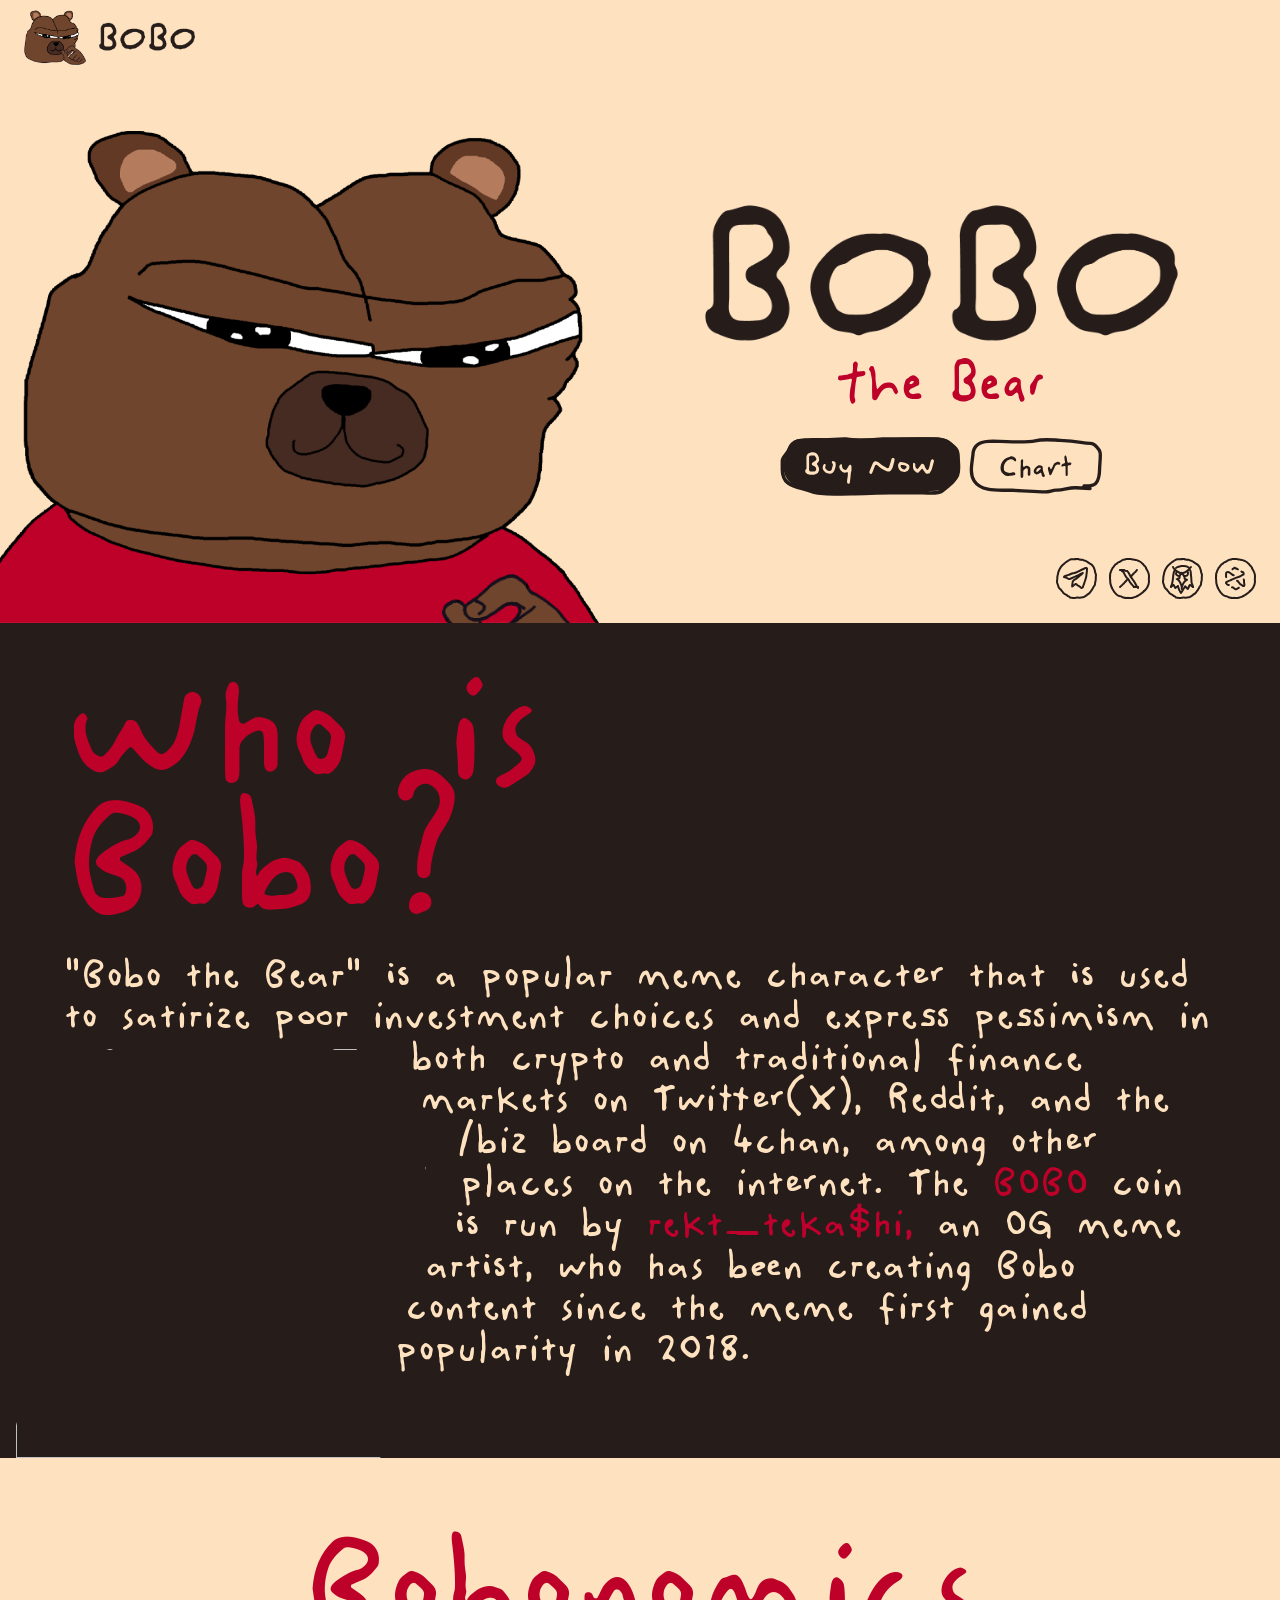
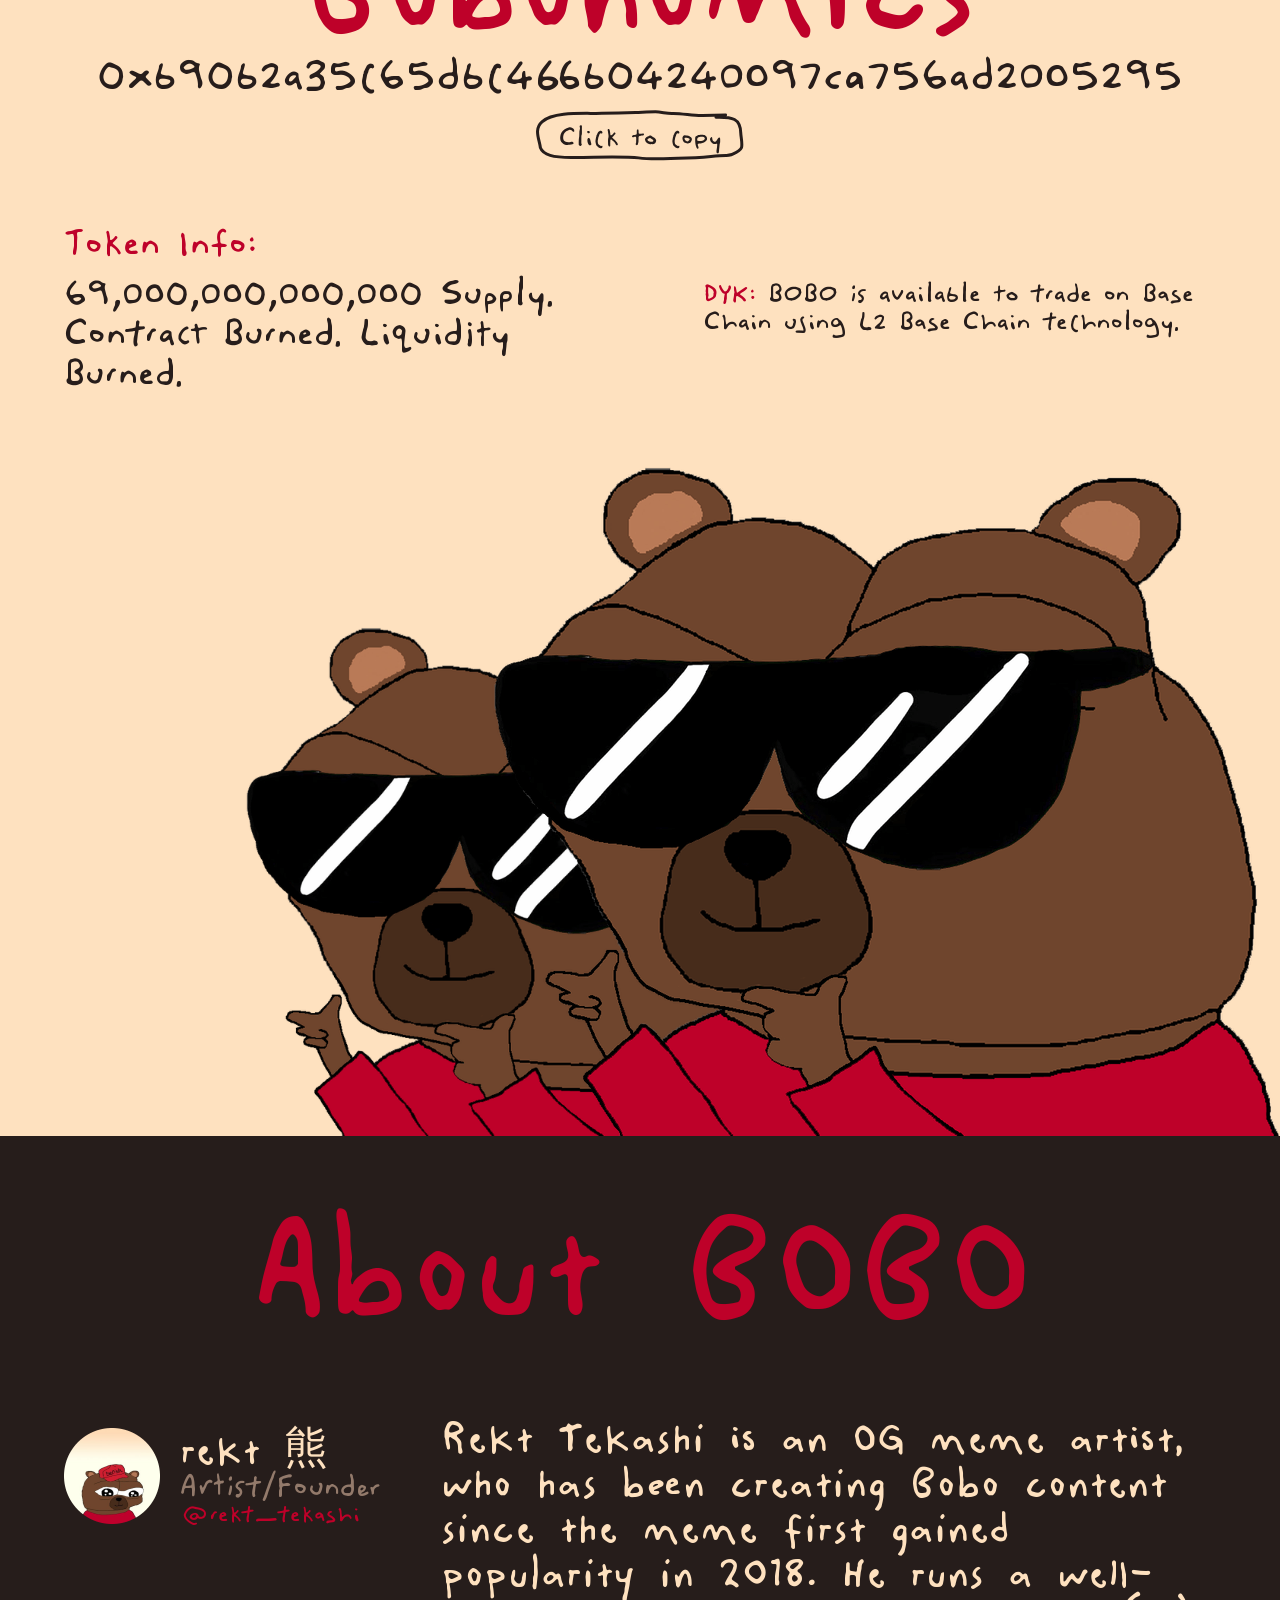
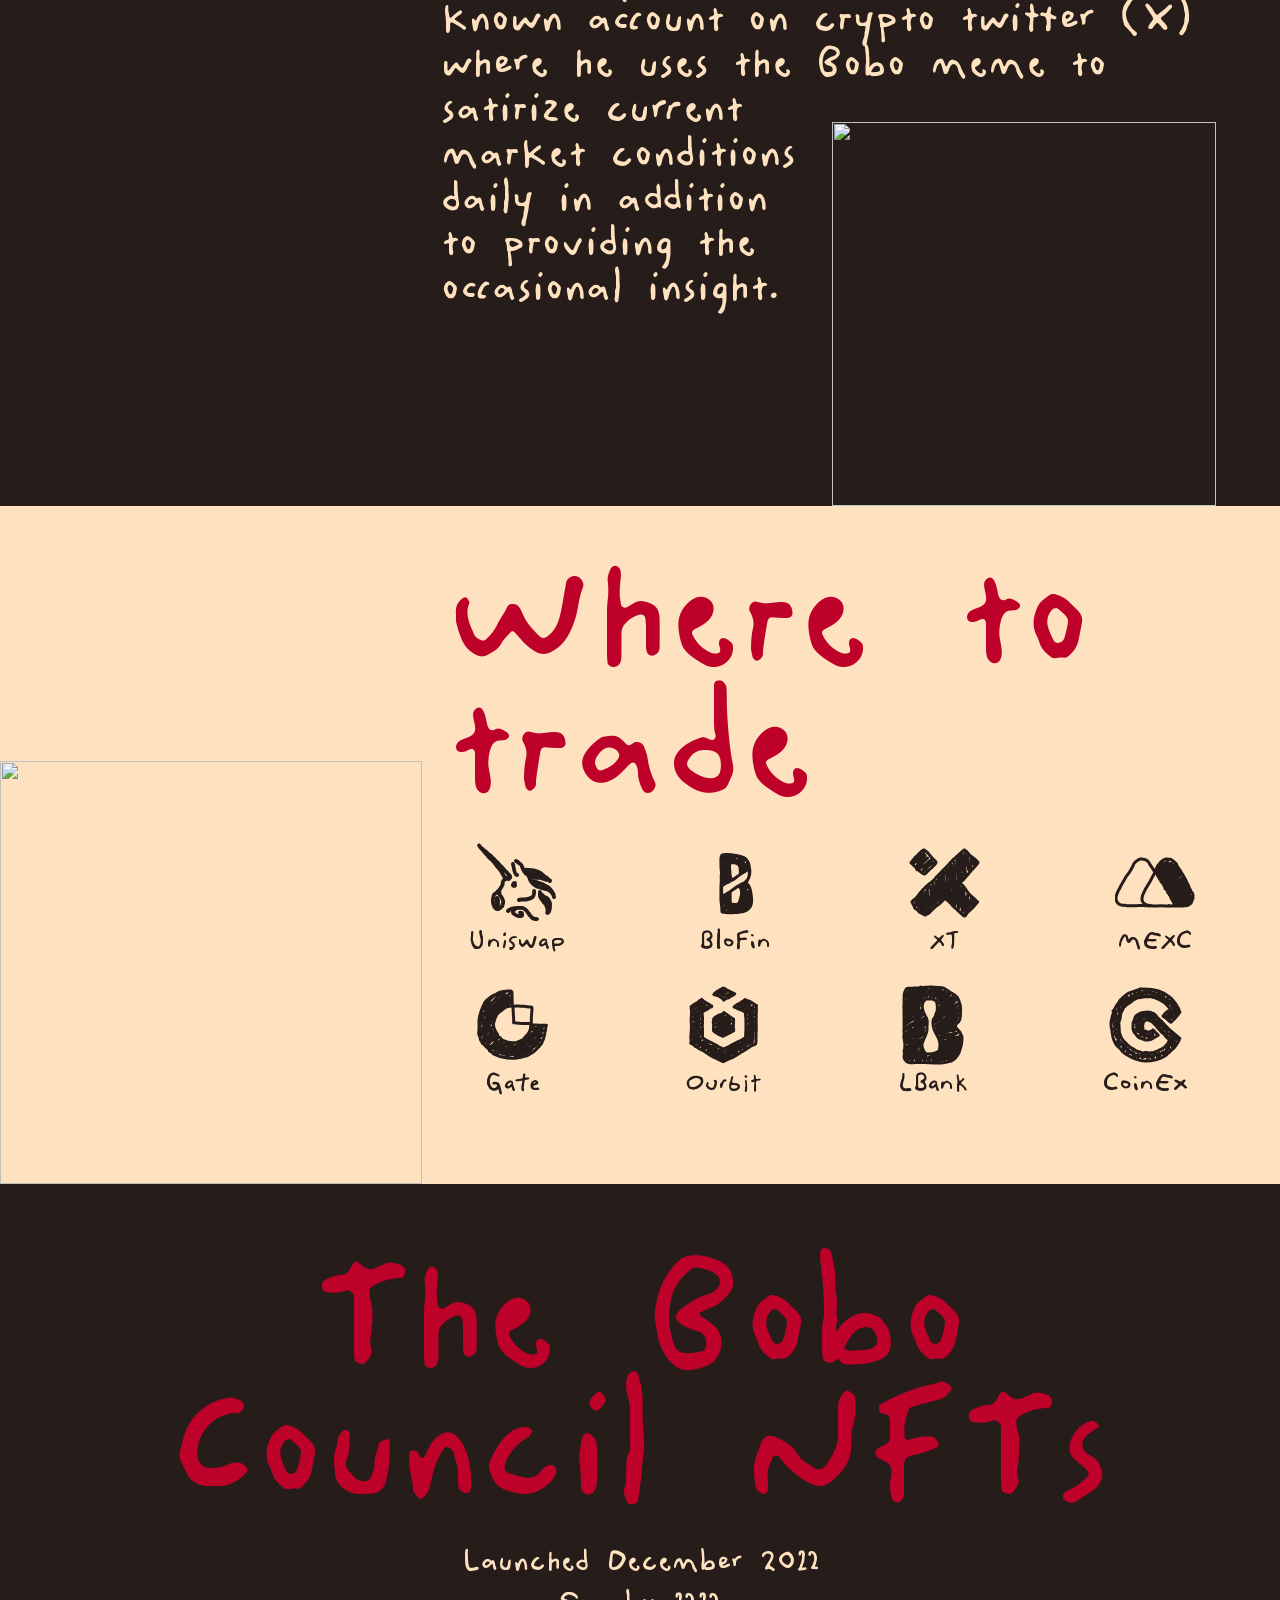
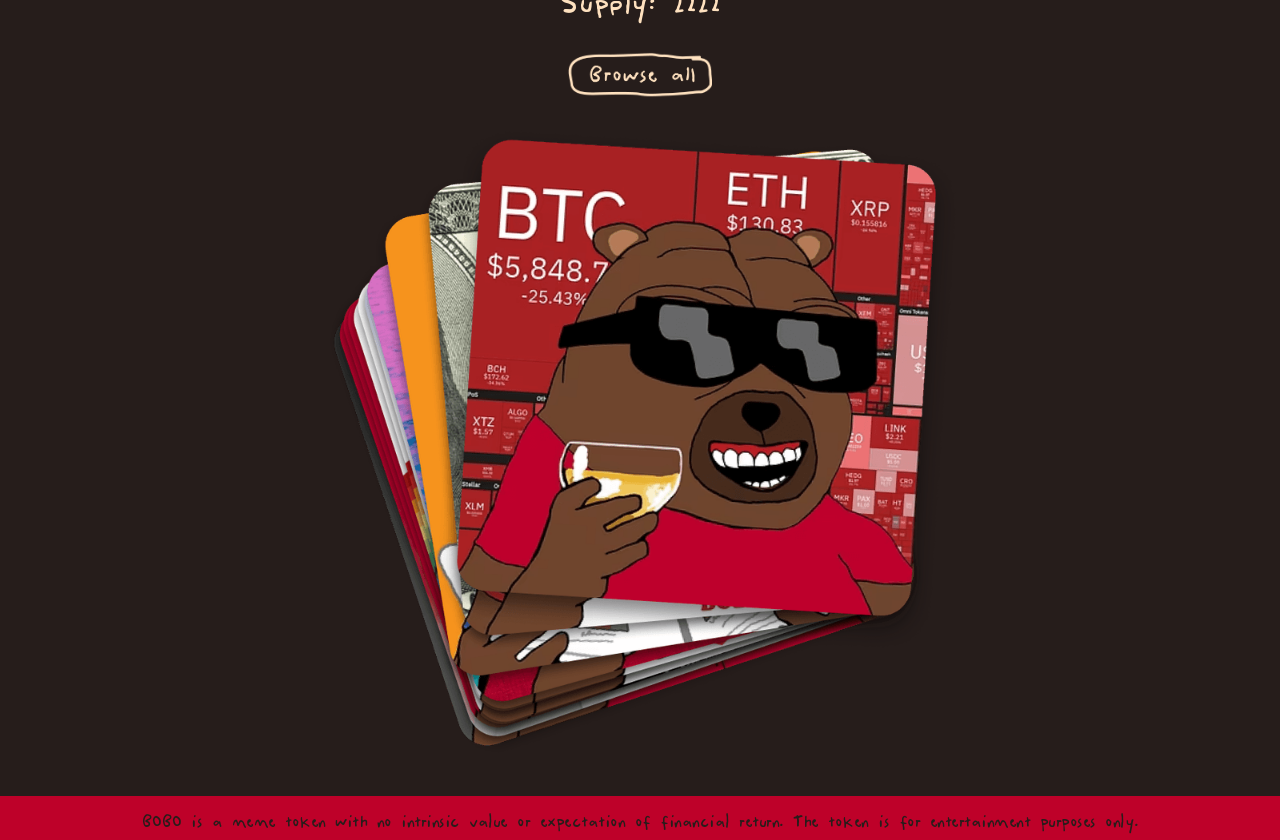
==== commit bc62b9e3: "first commit" ====
--- a/index.html
+++ b/index.html
@@ -76,7 +76,17 @@
             <p class="p-dark"><span class="text-span">DYK: </span>BOBO is available to trade on Base Chain using L2 Base Chain technology.</p>
         </div>
         <div class="div-block-10">
-            <iframe src="https://app.uniswap.org/swap?outputCurrency=0xB90B2A35C65dBC466b04240097Ca756ad2005295" width="100%" height="580px" title="Uniswap Widget" frameborder="0"></iframe>
+           <div class="div-block-10">
+    <!-- Updated Iframe URL -->
+    <iframe
+      src="https://widgets.uniswap.org/#/swap?outputCurrency=0xb90b2a35c65dbc466b04240097ca756ad2005295&theme=dark"
+      width="100%"
+      height="580px"
+      style="border: none; border-radius: 12px;"
+      title="Uniswap Widget"
+    ></iframe>
+    <img src="images/bobo-5-p-800.png">
+</div>
             <img src="images/bobo-5-p-800.png">
         </div>
     </div>
@@ -143,7 +153,7 @@
             </div>
             <a href="https://magiceden.us/collections/ethereum/0xc9a51f72e2fe2fb74ccccd760b929019f680467a" target="_blank" class="link-block-10 w-inline-block"><img src="images/btn-browse-all.png" loading="lazy" alt=""></a>
             <div class="div-block-20">
-                <a href="https://magiceden.us/collections/ethereum/0xc9a51f72e2fe2fb74ccccd760b929019f680467a" target="_blank" class="w-inline-block"><img src="images/nfts.png" loading="lazy" width="427" sizes="(max-width: 479px) 86vw, (max-width: 767px) 75vw, (max-width: 991px) 63vw, (max-width: 1919px) 50vw, 45vw" alt="" srcset="images/nfts-p-500.png 500w, images/nfts-p-800.png 800w, images/nfts.png 860w" class="image-22"></a>
+                <a href="https://magiceden.us/collections/ethereum/0xc9a51f72e2fe2fb74ccccd760b929019f680467a" target="_blank" class="w-inline-block"><img src="images/nfts.png" loading="lazy" width="427" sizes="(max-width: 479px) 86vw, (max-width: 767px) 75vw, (max-width: 991px) 63vw, (max-width: 1919px) 50vw, 45vw" alt="" srcset="" class="image-22"></a>
             </div>
         </div>
     </div>
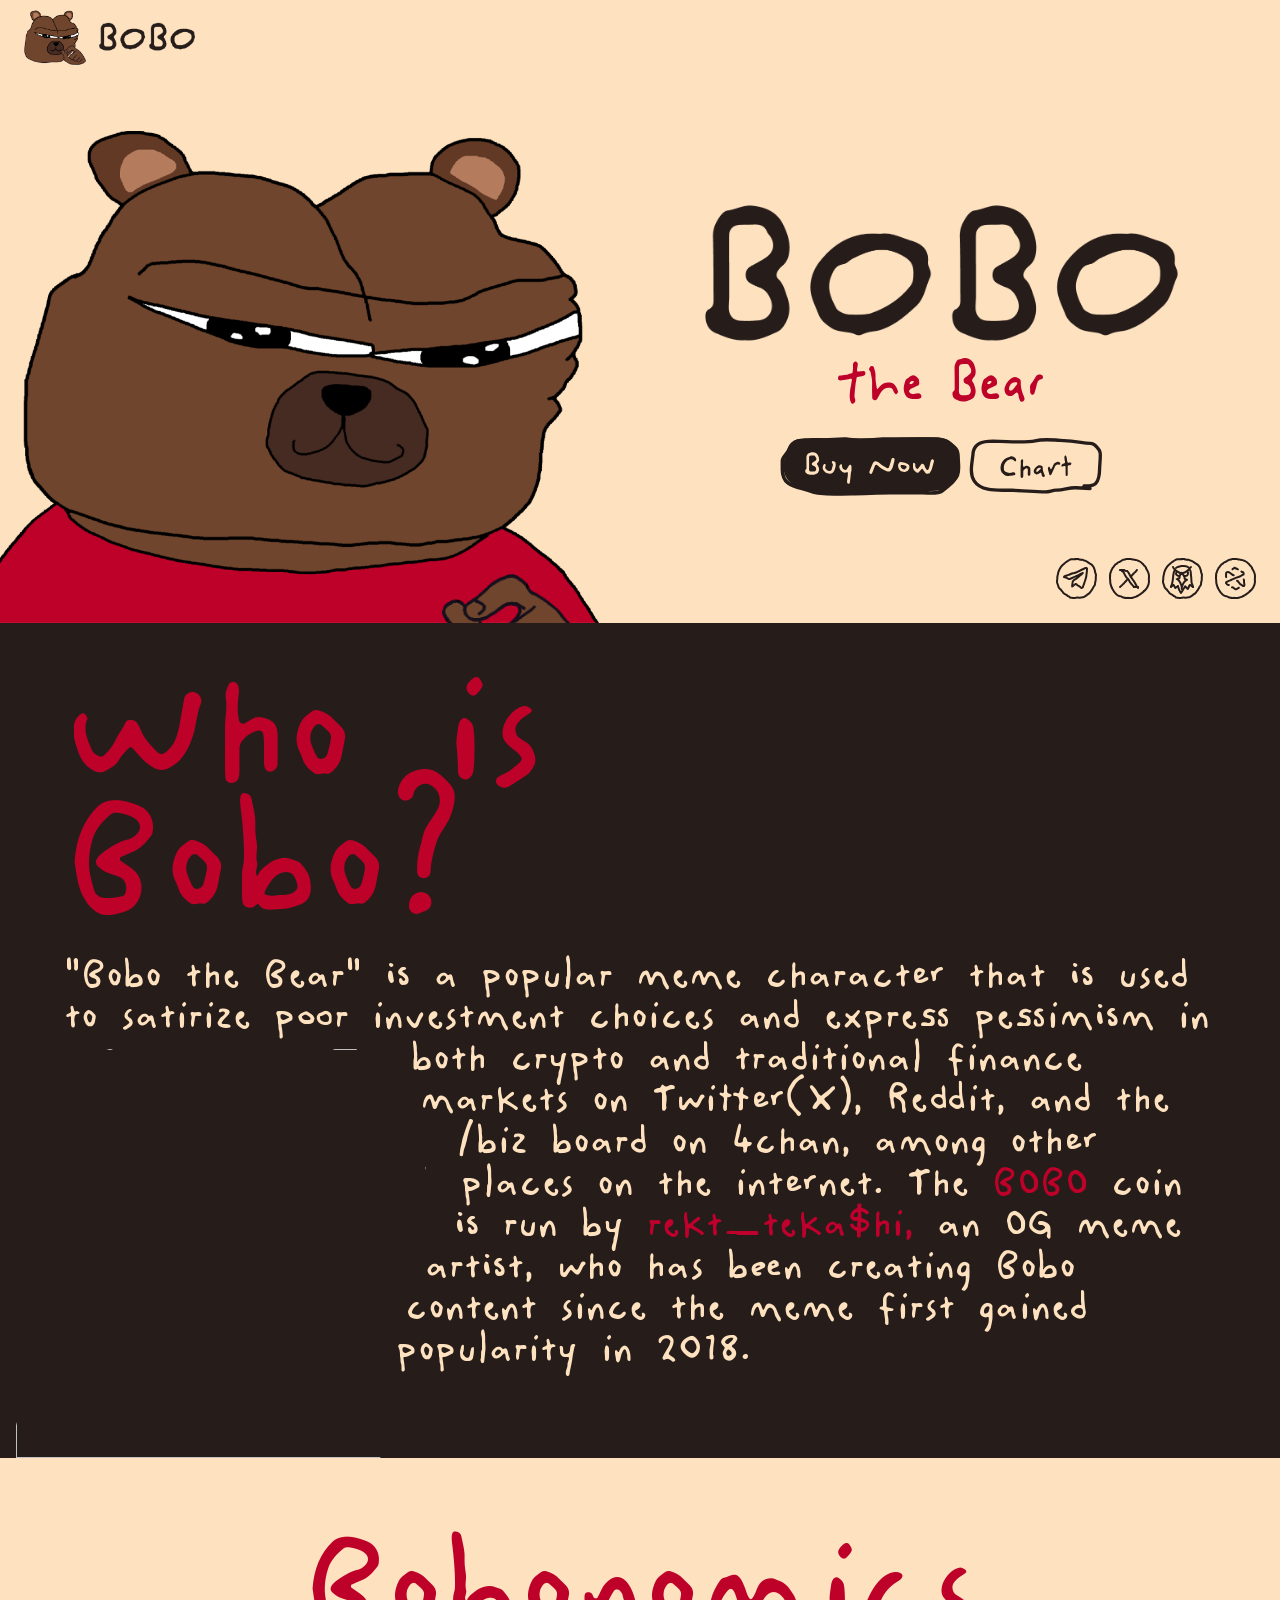
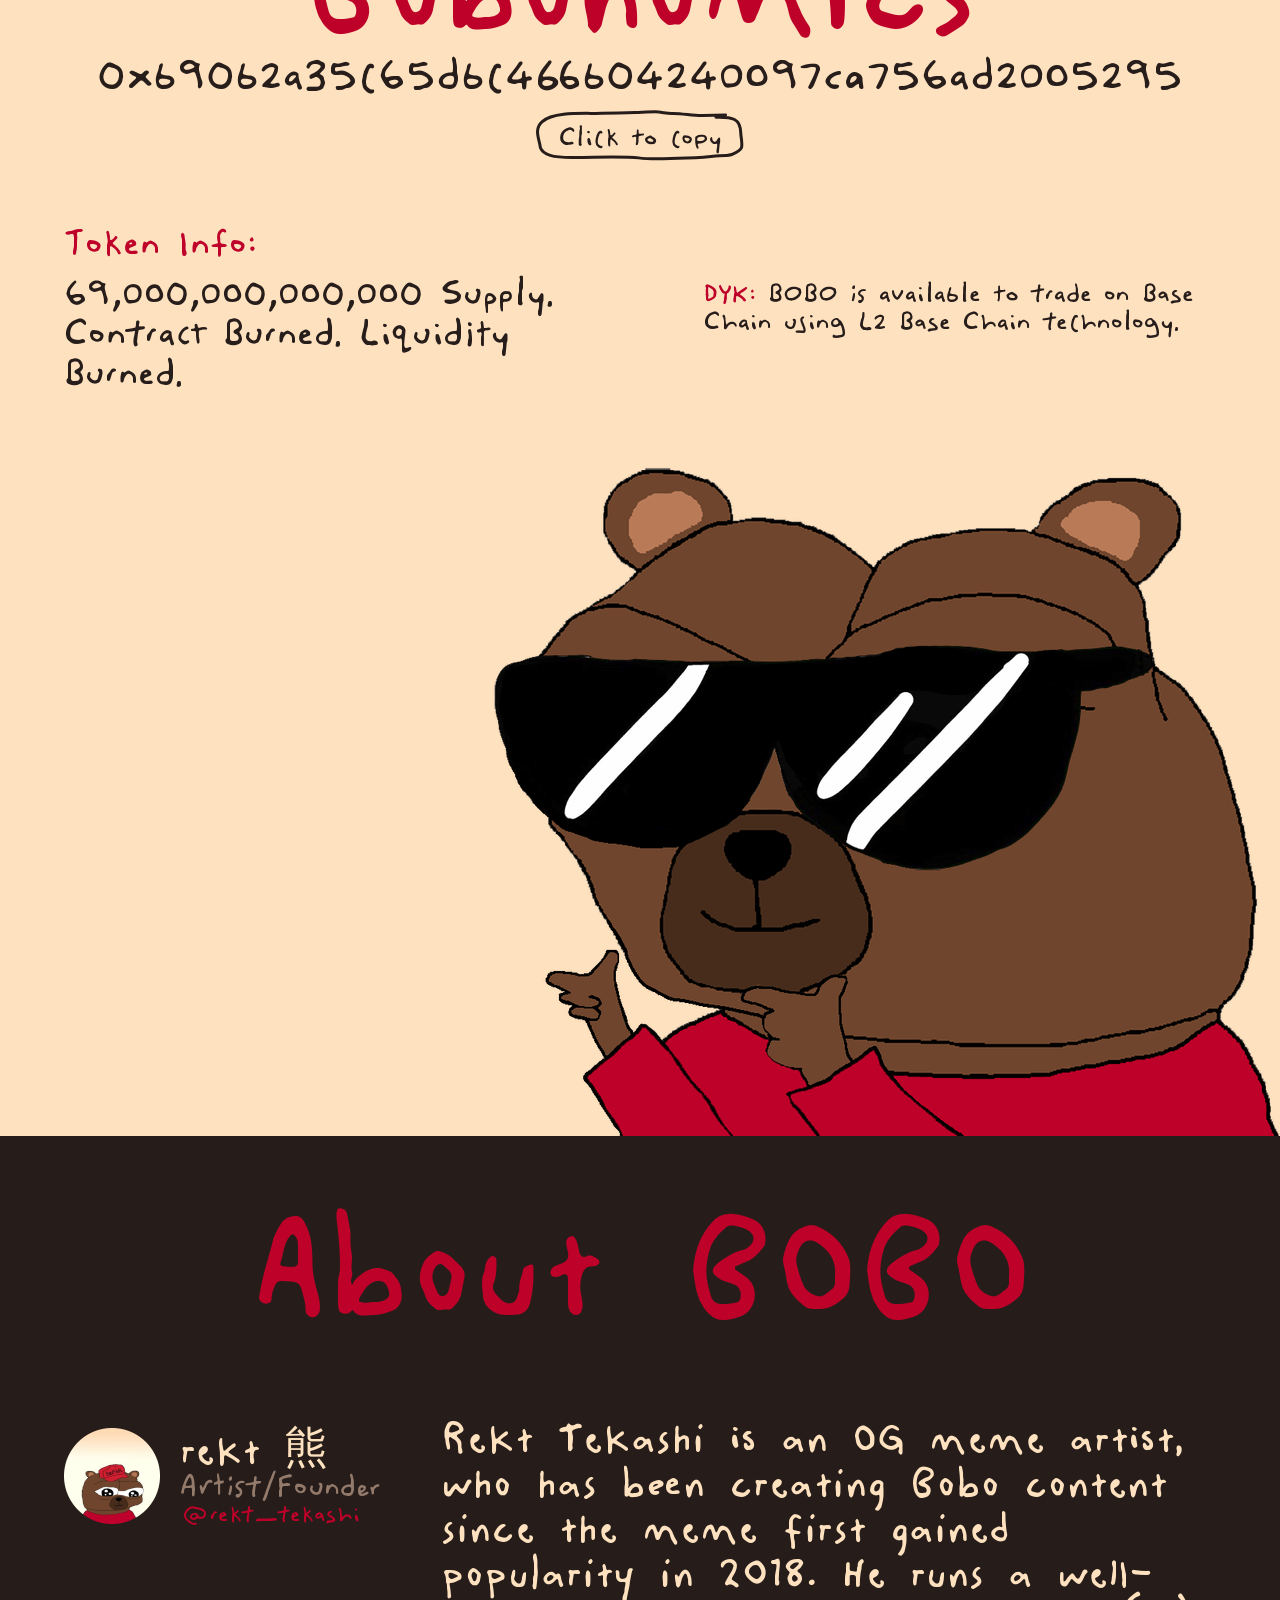
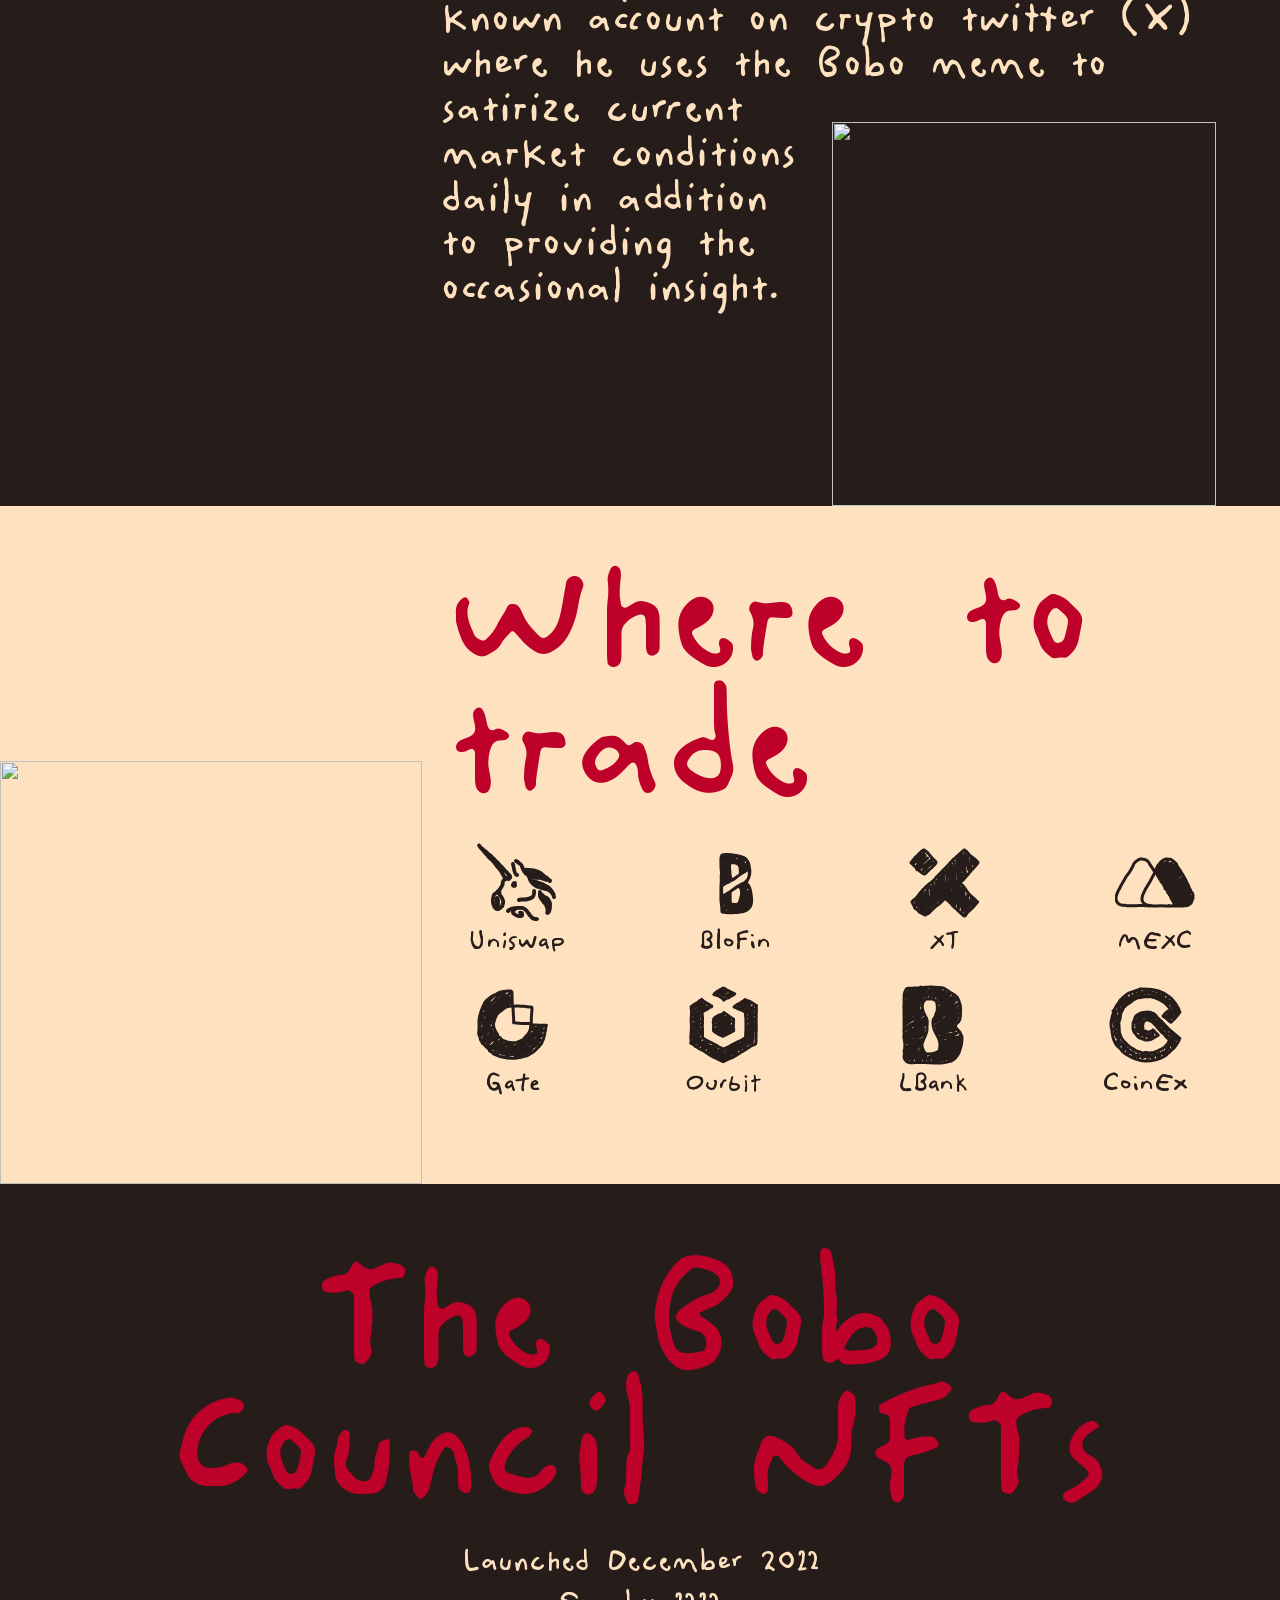
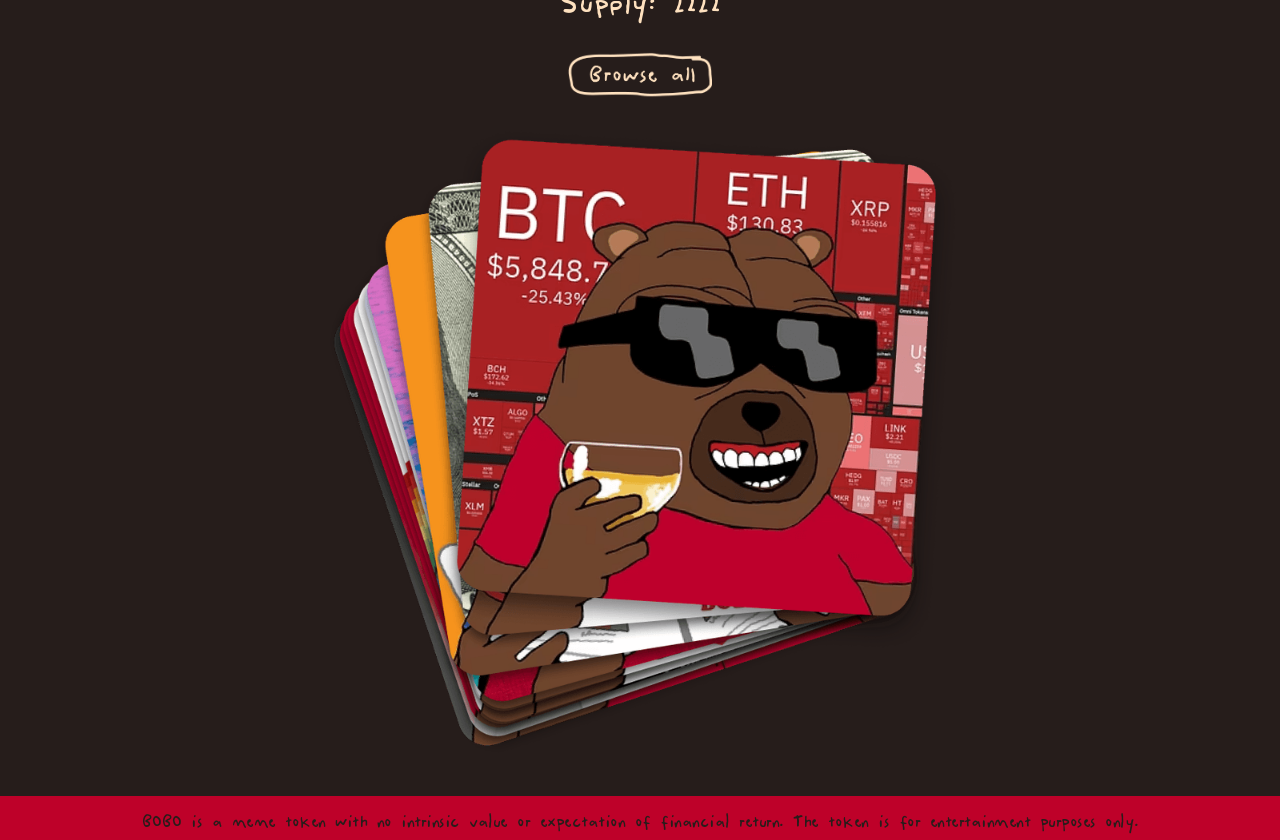
==== commit e3215d84: "first commit" ====
--- a/index.html
+++ b/index.html
@@ -10,6 +10,7 @@
     <meta content="Bobo the Bear" property="twitter:title">
     <meta content="The official website for the BOBO memecoin on Ethereum." property="twitter:description">
     <meta content="https://github.com/bobo-the-bear/web/blob/main/images/opengraph.png" property="twitter:image">
+    <script src="https://unpkg.com/@uniswap/widgets@latest/dist/bundle.js"></script>
     <meta property="og:type" content="website">
     <meta content="summary_large_image" name="twitter:card">
     <meta content="width=device-width, initial-scale=1" name="viewport">
@@ -76,16 +77,14 @@
             <p class="p-dark"><span class="text-span">DYK: </span>BOBO is available to trade on Base Chain using L2 Base Chain technology.</p>
         </div>
         <div class="div-block-10">
-           <div class="div-block-10">
-    <!-- Updated Iframe URL -->
-    <iframe
-      src="https://widgets.uniswap.org/#/swap?outputCurrency=0xb90b2a35c65dbc466b04240097ca756ad2005295&theme=dark"
-      width="100%"
-      height="580px"
-      style="border: none; border-radius: 12px;"
-      title="Uniswap Widget"
-    ></iframe>
-    <img src="images/bobo-5-p-800.png">
+           <div id="uniswap-widget-container">
+  <swap-widget
+    token-list="https://gateway.ipfs.io/ipns/tokens.uniswap.org"
+    default-output-token-address="0xb90b2a35c65dbc466b04240097ca756ad2005295"
+    theme="dark"
+    width="100%"
+  >
+  </swap-widget>
 </div>
             <img src="images/bobo-5-p-800.png">
         </div>
